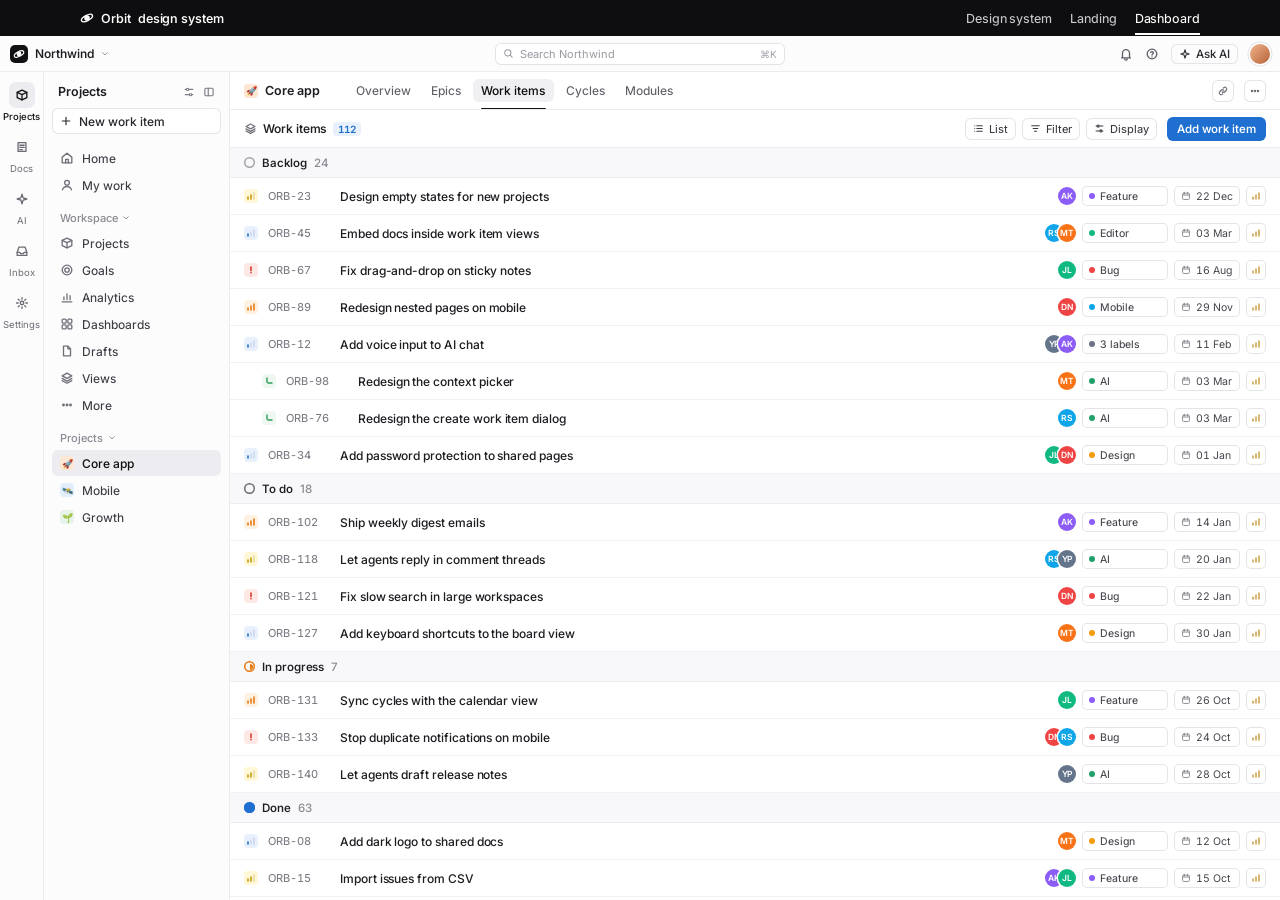
==== dashboard.html @ f764a45e "Orbit design system: tokens, components, docs, landing and dashboard previews" ====
<!doctype html>
<html lang="en">
<head>
<meta charset="utf-8">
<meta name="viewport" content="width=device-width, initial-scale=1">
<title>Orbit dashboard: Core app work items</title>
<meta name="description" content="Full-screen Orbit app built only from the Orbit design system.">
<link rel="preconnect" href="https://fonts.googleapis.com">
<link rel="preconnect" href="https://fonts.gstatic.com" crossorigin>
<link rel="stylesheet" href="tokens.css">
<link rel="stylesheet" href="components.css">
<script src="icons.js"></script>
<script src="grain.js" defer></script>
<style>
  body { --o-offset-top: 36px; overflow: hidden; }
  [data-board][hidden], [data-list][hidden] { display: none; }
</style>
</head>
<body>
<div class="o-sitebar"><div class="o-wrap o-sitebar__inner"><a class="o-sitebar__name" href="index.html"><svg class="o-ic"><use href="#i-orbit"/></svg>Orbit <span>design system</span></a><a class="o-sitebar__link" href="index.html">Design system</a><a class="o-sitebar__link" href="landing.html">Landing</a><a class="o-sitebar__link is-active" href="dashboard.html" aria-current="page">Dashboard</a></div></div>
<div class="o-app o-app--full" id="app">
  <div class="o-topbar">
      <div class="o-ws"><button class="o-menu-btn" type="button" aria-label="Open navigation" data-nav-toggle><svg class="o-ic"><use href="#i-menu"/></svg></button><span class="o-ws__logo"><svg class="o-ic"><use href="#i-orbit"/></svg></span>Northwind <svg class="o-ic o-ws__chev"><use href="#i-chev"/></svg></div>
      <label class="o-search"><svg class="o-ic"><use href="#i-search"/></svg><input type="search" placeholder="Search Northwind" aria-label="Search"><kbd class="o-kbd">⌘K</kbd></label>
      <div class="o-topbar__right"><svg class="o-ic"><use href="#i-bell"/></svg><svg class="o-ic"><use href="#i-help"/></svg><span class="o-ask"><svg class="o-ic"><use href="#i-spark"/></svg><span class="o-ask__label">Ask AI</span></span><span class="o-me" aria-label="Your account"></span></div>
    </div>
  <div class="o-app__body">
    <aside class="o-rail" aria-label="Apps"><button class="o-rail__item is-active" type="button" data-rail="Projects"><span class="o-rail__icon"><svg class="o-ic"><use href="#i-box"/></svg></span>Projects</button><button class="o-rail__item" type="button" data-rail="Docs"><span class="o-rail__icon"><svg class="o-ic"><use href="#i-doc"/></svg></span>Docs</button><button class="o-rail__item" type="button" data-rail="AI"><span class="o-rail__icon"><svg class="o-ic"><use href="#i-spark"/></svg></span>AI</button><button class="o-rail__item" type="button" data-rail="Inbox"><span class="o-rail__icon"><svg class="o-ic"><use href="#i-inbox"/></svg></span>Inbox</button><button class="o-rail__item" type="button" data-rail="Settings"><span class="o-rail__icon"><svg class="o-ic"><use href="#i-gear"/></svg></span>Settings</button></aside>
    <aside class="o-side" aria-label="Navigation"><div class="o-side__head"><span>Projects</span><span><svg class="o-ic o-ic--sm"><use href="#i-sliders"/></svg><svg class="o-ic o-ic--sm"><use href="#i-panel"/></svg></span></div><button class="o-side__new" type="button" data-new><svg class="o-ic o-ic--sm"><use href="#i-plus"/></svg>New work item</button><button class="o-side__item" type="button" data-side="Home"><svg class="o-ic"><use href="#i-home"/></svg>Home</button><button class="o-side__item" type="button" data-side="My work"><svg class="o-ic"><use href="#i-user"/></svg>My work</button><div class="o-side__group">Workspace <svg class="o-ic"><use href="#i-chev"/></svg></div><button class="o-side__item" type="button" data-side="Projects"><svg class="o-ic"><use href="#i-box"/></svg>Projects</button><button class="o-side__item" type="button" data-side="Goals"><svg class="o-ic"><use href="#i-target"/></svg>Goals</button><button class="o-side__item" type="button" data-side="Analytics"><svg class="o-ic"><use href="#i-chart"/></svg>Analytics</button><button class="o-side__item" type="button" data-side="Dashboards"><svg class="o-ic"><use href="#i-grid"/></svg>Dashboards</button><button class="o-side__item" type="button" data-side="Drafts"><svg class="o-ic"><use href="#i-file"/></svg>Drafts</button><button class="o-side__item" type="button" data-side="Views"><svg class="o-ic"><use href="#i-layers"/></svg>Views</button><button class="o-side__item" type="button" data-side="More"><svg class="o-ic"><use href="#i-dots"/></svg>More</button><div class="o-side__group">Projects <svg class="o-ic"><use href="#i-chev"/></svg></div><button class="o-side__item is-active" type="button" data-side="Core app" data-emoji="🚀" data-tile="peach"><span class="o-emoji" style="--bg:var(--o-tile-peach)">🚀</span>Core app</button><button class="o-side__item" type="button" data-side="Mobile" data-emoji="🛰️" data-tile="blue"><span class="o-emoji" style="--bg:var(--o-tile-blue)">🛰️</span>Mobile</button><button class="o-side__item" type="button" data-side="Growth" data-emoji="🌱" data-tile="mint"><span class="o-emoji" style="--bg:var(--o-tile-mint)">🌱</span>Growth</button></aside>
    <div class="o-scrim" data-nav-close></div>
    <section class="o-main o-main--views" data-main>
      <div class="o-ph">
          <div class="o-ph__title"><span class="o-emoji" style="--bg:var(--o-tile-peach)" data-title-emoji>🚀</span><span data-title>Core app</span></div>
          <div class="o-tabs" role="tablist"><button class="o-tab" type="button" data-tab="Overview">Overview</button><button class="o-tab" type="button" data-tab="Epics">Epics</button><button class="o-tab is-active" type="button" data-tab="Work items">Work items</button><button class="o-tab" type="button" data-tab="Cycles">Cycles</button><button class="o-tab" type="button" data-tab="Modules">Modules</button></div>
          <div class="o-ph__right"><span class="o-iconbtn"><svg class="o-ic"><use href="#i-link"/></svg></span><span class="o-iconbtn"><svg class="o-ic"><use href="#i-dots"/></svg></span></div>
        </div>
      <div class="o-view" data-view="Overview" hidden>
      <div class="o-toolbar"><div class="o-toolbar__title"><svg class="o-ic"><use href="#i-grid"/></svg>Overview <span class="o-badge">Cycle 14</span></div><div class="o-toolbar__right"><span class="o-chip"><svg class="o-ic"><use href="#i-cal"/></svg><span class="o-chip__label">This cycle</span></span></div></div>
      <div class="o-view__body o-pad" style="display:grid;gap:var(--o-space-6);align-content:start">
        <div class="o-gg o-gg--card" data-gg-pattern="contours" style="min-height:176px">
          <div style="padding:var(--o-space-8);display:flex;flex-direction:column;justify-content:space-between;min-height:176px;gap:var(--o-space-8)">
            <div><p class="o-card__label" style="color:var(--o-gray-700)">Cycle 14 · 13 Oct to 26 Oct</p><p class="o-h3" style="margin-top:var(--o-space-3)">Ship agent replies and offline sync</p></div>
            <div style="display:flex;align-items:center;gap:var(--o-space-6);color:#fff;font-weight:var(--o-w-medium)">
              <span class="o-progress" style="flex:1;max-width:320px;background:rgba(255,255,255,.22)"><span class="o-progress__bar" style="--v:58%;--c:#fff"></span></span><span>58% done · 3 days left</span>
            </div>
          </div>
        </div>
        <div class="o-stats"><div class="o-stat"><div class="o-stat__label"><svg class="o-ic o-ic--sm"><use href="#i-layers"/></svg>Open items</div><div class="o-stat__value">112<span class="o-stat__delta">+6</span></div></div><div class="o-stat"><div class="o-stat__label"><svg class="o-ic o-ic--sm"><use href="#i-check"/></svg>Done this cycle</div><div class="o-stat__value">21<span class="o-stat__delta">+9</span></div></div><div class="o-stat"><div class="o-stat__label"><svg class="o-ic o-ic--sm"><use href="#i-clock"/></svg>Median lead time</div><div class="o-stat__value">3.4d<span class="o-stat__delta">-0.6d</span></div></div><div class="o-stat"><div class="o-stat__label"><svg class="o-ic o-ic--sm"><use href="#i-bolt"/></svg>Agent runs</div><div class="o-stat__value">48<span class="o-stat__delta">+12</span></div></div></div>
        <div style="display:grid;grid-template-columns:repeat(auto-fit,minmax(260px,1fr));gap:var(--o-space-6)">
          <section class="o-panel"><div class="o-panel__head">Recent activity<span class="o-small">Today</span></div><div class="o-feed"><div class="o-feed__item"><i class="o-avatar" style="--c:var(--o-label-purple)">AK</i><span><b>Ana K.</b> moved <b>ORB-131</b> to In progress</span><span class="o-feed__time">4m</span></div><div class="o-feed__item"><i class="o-avatar" style="--c:var(--o-label-slate)">YP</i><span><b>Release agent</b> drafted notes for <b>v2.14</b></span><span class="o-feed__time">12m</span></div><div class="o-feed__item"><i class="o-avatar" style="--c:var(--o-label-red)">DN</i><span><b>Dimas N.</b> set priority of <b>ORB-133</b> to urgent</span><span class="o-feed__time">38m</span></div><div class="o-feed__item"><i class="o-avatar" style="--c:var(--o-label-sky)">RS</i><span><b>Rina S.</b> commented on <b>ORB-45</b></span><span class="o-feed__time">1h</span></div><div class="o-feed__item"><i class="o-avatar" style="--c:var(--o-label-emerald)">JL</i><span><b>Joko L.</b> closed <b>ORB-19</b></span><span class="o-feed__time">2h</span></div></div></section>
          <section class="o-panel"><div class="o-panel__head">Progress by label<span class="o-small">Cycle 14</span></div><div style="display:grid;gap:var(--o-space-6);padding:var(--o-space-6)"><div style="display:grid;gap:var(--o-space-3)"><div style="display:flex;justify-content:space-between"><span class="o-tag" style="box-shadow:none;padding:0"><span class="o-tag__dot" style="--c:var(--o-label-purple)"></span>Feature</span><span class="o-id">72%</span></div><span class="o-progress"><span class="o-progress__bar" style="--v:72%;--c:var(--o-label-purple)"></span></span></div><div style="display:grid;gap:var(--o-space-3)"><div style="display:flex;justify-content:space-between"><span class="o-tag" style="box-shadow:none;padding:0"><span class="o-tag__dot" style="--c:var(--o-label-red)"></span>Bug</span><span class="o-id">48%</span></div><span class="o-progress"><span class="o-progress__bar" style="--v:48%;--c:var(--o-label-red)"></span></span></div><div style="display:grid;gap:var(--o-space-3)"><div style="display:flex;justify-content:space-between"><span class="o-tag" style="box-shadow:none;padding:0"><span class="o-tag__dot" style="--c:var(--o-label-green)"></span>AI</span><span class="o-id">64%</span></div><span class="o-progress"><span class="o-progress__bar" style="--v:64%;--c:var(--o-label-green)"></span></span></div><div style="display:grid;gap:var(--o-space-3)"><div style="display:flex;justify-content:space-between"><span class="o-tag" style="box-shadow:none;padding:0"><span class="o-tag__dot" style="--c:var(--o-label-amber)"></span>Design</span><span class="o-id">35%</span></div><span class="o-progress"><span class="o-progress__bar" style="--v:35%;--c:var(--o-label-amber)"></span></span></div><div style="display:grid;gap:var(--o-space-3)"><div style="display:flex;justify-content:space-between"><span class="o-tag" style="box-shadow:none;padding:0"><span class="o-tag__dot" style="--c:var(--o-label-sky)"></span>Mobile</span><span class="o-id">20%</span></div><span class="o-progress"><span class="o-progress__bar" style="--v:20%;--c:var(--o-label-sky)"></span></span></div></div></section>
        </div>
      </div>
    </div>
      <div class="o-view" data-view="Epics" hidden>
      <div class="o-toolbar"><div class="o-toolbar__title"><svg class="o-ic"><use href="#i-target"/></svg>Epics <span class="o-badge">4</span></div><div class="o-toolbar__right"></div></div>
      <div class="o-view__body o-pad"><div style="display:grid;grid-template-columns:repeat(auto-fill,minmax(260px,1fr));gap:var(--o-space-6)"><article class="o-card o-card--app o-card--hover" style="display:grid;gap:var(--o-space-5)">
          <div style="display:flex;align-items:center;gap:var(--o-space-4)"><svg class="o-ic"><use href="#i-target"/></svg><span class="o-card__title" style="font-size:13px">Agent workflows</span><span class="o-tag"><span class="o-tag__dot" style="--c:var(--o-label-green)"></span>AI</span></div>
          <span class="o-progress"><span class="o-progress__bar" style="--v:64%"></span></span>
          <div style="display:flex;align-items:center;justify-content:space-between"><span class="o-id">12 of 19 items · 64%</span><span class="o-avatars"><i class="o-avatar" style="--c:var(--o-label-slate)">YP</i><i class="o-avatar" style="--c:var(--o-label-sky)">RS</i></span></div>
        </article><article class="o-card o-card--app o-card--hover" style="display:grid;gap:var(--o-space-5)">
          <div style="display:flex;align-items:center;gap:var(--o-space-4)"><svg class="o-ic"><use href="#i-target"/></svg><span class="o-card__title" style="font-size:13px">Offline mode</span><span class="o-tag"><span class="o-tag__dot" style="--c:var(--o-label-purple)"></span>Feature</span></div>
          <span class="o-progress"><span class="o-progress__bar" style="--v:38%"></span></span>
          <div style="display:flex;align-items:center;justify-content:space-between"><span class="o-id">8 of 21 items · 38%</span><span class="o-avatars"><i class="o-avatar" style="--c:var(--o-label-emerald)">JL</i><i class="o-avatar" style="--c:var(--o-label-red)">DN</i></span></div>
        </article><article class="o-card o-card--app o-card--hover" style="display:grid;gap:var(--o-space-5)">
          <div style="display:flex;align-items:center;gap:var(--o-space-4)"><svg class="o-ic"><use href="#i-target"/></svg><span class="o-card__title" style="font-size:13px">Mobile redesign</span><span class="o-tag"><span class="o-tag__dot" style="--c:var(--o-label-sky)"></span>Mobile</span></div>
          <span class="o-progress"><span class="o-progress__bar" style="--v:22%"></span></span>
          <div style="display:flex;align-items:center;justify-content:space-between"><span class="o-id">5 of 23 items · 22%</span><span class="o-avatars"><i class="o-avatar" style="--c:var(--o-label-red)">DN</i><i class="o-avatar" style="--c:var(--o-label-orange)">MT</i></span></div>
        </article><article class="o-card o-card--app o-card--hover" style="display:grid;gap:var(--o-space-5)">
          <div style="display:flex;align-items:center;gap:var(--o-space-4)"><svg class="o-ic"><use href="#i-target"/></svg><span class="o-card__title" style="font-size:13px">Docs editor v2</span><span class="o-tag"><span class="o-tag__dot" style="--c:var(--o-label-emerald)"></span>Editor</span></div>
          <span class="o-progress"><span class="o-progress__bar" style="--v:81%"></span></span>
          <div style="display:flex;align-items:center;justify-content:space-between"><span class="o-id">17 of 21 items · 81%</span><span class="o-avatars"><i class="o-avatar" style="--c:var(--o-label-sky)">RS</i><i class="o-avatar" style="--c:var(--o-label-purple)">AK</i></span></div>
        </article></div></div>
    </div>
      <div class="o-view" data-view="Work items">
      <div class="o-toolbar">
          <div class="o-toolbar__title"><svg class="o-ic"><use href="#i-layers"/></svg>Work items <span class="o-badge" data-count>112</span></div>
          <div class="o-toolbar__right">
            <button class="o-chip" type="button" data-chip="view"><svg class="o-ic"><use href="#i-list"/></svg><span class="o-chip__label">List</span></button>
            <button class="o-chip" type="button" data-chip="filter"><svg class="o-ic"><use href="#i-filter"/></svg><span class="o-chip__label">Filter</span></button>
            <button class="o-chip" type="button" data-chip="display"><svg class="o-ic"><use href="#i-sliders"/></svg><span class="o-chip__label">Display</span></button>
            <button class="o-btn o-btn--app o-btn--accent" type="button" data-new><svg class="o-ic o-ic--sm o-btn__icon-sm"><use href="#i-plus"/></svg><span class="o-btn__label">Add work item</span></button>
          </div>
        </div>
      <div class="o-view__body">
        <div class="o-list" data-list><div class="o-group"><span class="o-status o-status--backlog"></span>Backlog <span class="o-group__n">24</span></div><div class="o-row" data-pri="med"><span class="o-pri o-pri--med"><svg><use href="#i-pri-bars"/></svg></span><span class="o-id">ORB-23</span><span class="o-row__title">Design empty states for new projects</span><span class="o-meta"><span class="o-avatars"><i class="o-avatar" style="--c:var(--o-label-purple)">AK</i></span><span class="o-tag"><span class="o-tag__dot" style="--c:var(--o-label-purple)"></span>Feature</span><span class="o-date"><svg class="o-ic"><use href="#i-cal"/></svg>22 Dec</span><span class="o-est"><svg><use href="#i-pri-bars"/></svg></span></span></div><div class="o-row" data-pri="low"><span class="o-pri o-pri--low"><svg><use href="#i-pri-bars"/></svg></span><span class="o-id">ORB-45</span><span class="o-row__title">Embed docs inside work item views</span><span class="o-meta"><span class="o-avatars"><i class="o-avatar" style="--c:var(--o-label-sky)">RS</i><i class="o-avatar" style="--c:var(--o-label-orange)">MT</i></span><span class="o-tag"><span class="o-tag__dot" style="--c:var(--o-label-emerald)"></span>Editor</span><span class="o-date"><svg class="o-ic"><use href="#i-cal"/></svg>03 Mar</span><span class="o-est"><svg><use href="#i-pri-bars"/></svg></span></span></div><div class="o-row" data-pri="urgent"><span class="o-pri o-pri--urgent"><svg><use href="#i-pri-urgent"/></svg></span><span class="o-id">ORB-67</span><span class="o-row__title">Fix drag-and-drop on sticky notes</span><span class="o-meta"><span class="o-avatars"><i class="o-avatar" style="--c:var(--o-label-emerald)">JL</i></span><span class="o-tag"><span class="o-tag__dot" style="--c:var(--o-label-red)"></span>Bug</span><span class="o-date"><svg class="o-ic"><use href="#i-cal"/></svg>16 Aug</span><span class="o-est"><svg><use href="#i-pri-bars"/></svg></span></span></div><div class="o-row" data-pri="high"><span class="o-pri o-pri--high"><svg><use href="#i-pri-bars"/></svg></span><span class="o-id">ORB-89</span><span class="o-row__title">Redesign nested pages on mobile</span><span class="o-meta"><span class="o-avatars"><i class="o-avatar" style="--c:var(--o-label-red)">DN</i></span><span class="o-tag"><span class="o-tag__dot" style="--c:var(--o-label-sky)"></span>Mobile</span><span class="o-date"><svg class="o-ic"><use href="#i-cal"/></svg>29 Nov</span><span class="o-est"><svg><use href="#i-pri-bars"/></svg></span></span></div><div class="o-row" data-pri="low"><span class="o-pri o-pri--low"><svg><use href="#i-pri-bars"/></svg></span><span class="o-id">ORB-12</span><span class="o-row__title">Add voice input to AI chat</span><span class="o-meta"><span class="o-avatars"><i class="o-avatar" style="--c:var(--o-label-slate)">YP</i><i class="o-avatar" style="--c:var(--o-label-purple)">AK</i></span><span class="o-tag"><span class="o-tag__dot" style="--c:var(--o-label-gray)"></span>3 labels</span><span class="o-date"><svg class="o-ic"><use href="#i-cal"/></svg>11 Feb</span><span class="o-est"><svg><use href="#i-pri-bars"/></svg></span></span></div><div class="o-row o-row--sub" data-pri="sub"><span class="o-pri o-pri--sub"><svg><use href="#i-pri-sub"/></svg></span><span class="o-id">ORB-98</span><span class="o-row__title">Redesign the context picker</span><span class="o-meta"><span class="o-avatars"><i class="o-avatar" style="--c:var(--o-label-orange)">MT</i></span><span class="o-tag"><span class="o-tag__dot" style="--c:var(--o-label-green)"></span>AI</span><span class="o-date"><svg class="o-ic"><use href="#i-cal"/></svg>03 Mar</span><span class="o-est"><svg><use href="#i-pri-bars"/></svg></span></span></div><div class="o-row o-row--sub" data-pri="sub"><span class="o-pri o-pri--sub"><svg><use href="#i-pri-sub"/></svg></span><span class="o-id">ORB-76</span><span class="o-row__title">Redesign the create work item dialog</span><span class="o-meta"><span class="o-avatars"><i class="o-avatar" style="--c:var(--o-label-sky)">RS</i></span><span class="o-tag"><span class="o-tag__dot" style="--c:var(--o-label-green)"></span>AI</span><span class="o-date"><svg class="o-ic"><use href="#i-cal"/></svg>03 Mar</span><span class="o-est"><svg><use href="#i-pri-bars"/></svg></span></span></div><div class="o-row" data-pri="low"><span class="o-pri o-pri--low"><svg><use href="#i-pri-bars"/></svg></span><span class="o-id">ORB-34</span><span class="o-row__title">Add password protection to shared pages</span><span class="o-meta"><span class="o-avatars"><i class="o-avatar" style="--c:var(--o-label-emerald)">JL</i><i class="o-avatar" style="--c:var(--o-label-red)">DN</i></span><span class="o-tag"><span class="o-tag__dot" style="--c:var(--o-label-amber)"></span>Design</span><span class="o-date"><svg class="o-ic"><use href="#i-cal"/></svg>01 Jan</span><span class="o-est"><svg><use href="#i-pri-bars"/></svg></span></span></div><div class="o-group"><span class="o-status o-status--todo"></span>To do <span class="o-group__n">18</span></div><div class="o-row" data-pri="high"><span class="o-pri o-pri--high"><svg><use href="#i-pri-bars"/></svg></span><span class="o-id">ORB-102</span><span class="o-row__title">Ship weekly digest emails</span><span class="o-meta"><span class="o-avatars"><i class="o-avatar" style="--c:var(--o-label-purple)">AK</i></span><span class="o-tag"><span class="o-tag__dot" style="--c:var(--o-label-purple)"></span>Feature</span><span class="o-date"><svg class="o-ic"><use href="#i-cal"/></svg>14 Jan</span><span class="o-est"><svg><use href="#i-pri-bars"/></svg></span></span></div><div class="o-row" data-pri="med"><span class="o-pri o-pri--med"><svg><use href="#i-pri-bars"/></svg></span><span class="o-id">ORB-118</span><span class="o-row__title">Let agents reply in comment threads</span><span class="o-meta"><span class="o-avatars"><i class="o-avatar" style="--c:var(--o-label-sky)">RS</i><i class="o-avatar" style="--c:var(--o-label-slate)">YP</i></span><span class="o-tag"><span class="o-tag__dot" style="--c:var(--o-label-green)"></span>AI</span><span class="o-date"><svg class="o-ic"><use href="#i-cal"/></svg>20 Jan</span><span class="o-est"><svg><use href="#i-pri-bars"/></svg></span></span></div><div class="o-row" data-pri="urgent"><span class="o-pri o-pri--urgent"><svg><use href="#i-pri-urgent"/></svg></span><span class="o-id">ORB-121</span><span class="o-row__title">Fix slow search in large workspaces</span><span class="o-meta"><span class="o-avatars"><i class="o-avatar" style="--c:var(--o-label-red)">DN</i></span><span class="o-tag"><span class="o-tag__dot" style="--c:var(--o-label-red)"></span>Bug</span><span class="o-date"><svg class="o-ic"><use href="#i-cal"/></svg>22 Jan</span><span class="o-est"><svg><use href="#i-pri-bars"/></svg></span></span></div><div class="o-row" data-pri="low"><span class="o-pri o-pri--low"><svg><use href="#i-pri-bars"/></svg></span><span class="o-id">ORB-127</span><span class="o-row__title">Add keyboard shortcuts to the board view</span><span class="o-meta"><span class="o-avatars"><i class="o-avatar" style="--c:var(--o-label-orange)">MT</i></span><span class="o-tag"><span class="o-tag__dot" style="--c:var(--o-label-amber)"></span>Design</span><span class="o-date"><svg class="o-ic"><use href="#i-cal"/></svg>30 Jan</span><span class="o-est"><svg><use href="#i-pri-bars"/></svg></span></span></div><div class="o-group"><span class="o-status o-status--progress"></span>In progress <span class="o-group__n">7</span></div><div class="o-row" data-pri="high"><span class="o-pri o-pri--high"><svg><use href="#i-pri-bars"/></svg></span><span class="o-id">ORB-131</span><span class="o-row__title">Sync cycles with the calendar view</span><span class="o-meta"><span class="o-avatars"><i class="o-avatar" style="--c:var(--o-label-emerald)">JL</i></span><span class="o-tag"><span class="o-tag__dot" style="--c:var(--o-label-purple)"></span>Feature</span><span class="o-date"><svg class="o-ic"><use href="#i-cal"/></svg>26 Oct</span><span class="o-est"><svg><use href="#i-pri-bars"/></svg></span></span></div><div class="o-row" data-pri="urgent"><span class="o-pri o-pri--urgent"><svg><use href="#i-pri-urgent"/></svg></span><span class="o-id">ORB-133</span><span class="o-row__title">Stop duplicate notifications on mobile</span><span class="o-meta"><span class="o-avatars"><i class="o-avatar" style="--c:var(--o-label-red)">DN</i><i class="o-avatar" style="--c:var(--o-label-sky)">RS</i></span><span class="o-tag"><span class="o-tag__dot" style="--c:var(--o-label-red)"></span>Bug</span><span class="o-date"><svg class="o-ic"><use href="#i-cal"/></svg>24 Oct</span><span class="o-est"><svg><use href="#i-pri-bars"/></svg></span></span></div><div class="o-row" data-pri="med"><span class="o-pri o-pri--med"><svg><use href="#i-pri-bars"/></svg></span><span class="o-id">ORB-140</span><span class="o-row__title">Let agents draft release notes</span><span class="o-meta"><span class="o-avatars"><i class="o-avatar" style="--c:var(--o-label-slate)">YP</i></span><span class="o-tag"><span class="o-tag__dot" style="--c:var(--o-label-green)"></span>AI</span><span class="o-date"><svg class="o-ic"><use href="#i-cal"/></svg>28 Oct</span><span class="o-est"><svg><use href="#i-pri-bars"/></svg></span></span></div><div class="o-group"><span class="o-status o-status--done"></span>Done <span class="o-group__n">63</span></div><div class="o-row" data-pri="low"><span class="o-pri o-pri--low"><svg><use href="#i-pri-bars"/></svg></span><span class="o-id">ORB-08</span><span class="o-row__title">Add dark logo to shared docs</span><span class="o-meta"><span class="o-avatars"><i class="o-avatar" style="--c:var(--o-label-orange)">MT</i></span><span class="o-tag"><span class="o-tag__dot" style="--c:var(--o-label-amber)"></span>Design</span><span class="o-date"><svg class="o-ic"><use href="#i-cal"/></svg>12 Oct</span><span class="o-est"><svg><use href="#i-pri-bars"/></svg></span></span></div><div class="o-row" data-pri="med"><span class="o-pri o-pri--med"><svg><use href="#i-pri-bars"/></svg></span><span class="o-id">ORB-15</span><span class="o-row__title">Import issues from CSV</span><span class="o-meta"><span class="o-avatars"><i class="o-avatar" style="--c:var(--o-label-purple)">AK</i><i class="o-avatar" style="--c:var(--o-label-emerald)">JL</i></span><span class="o-tag"><span class="o-tag__dot" style="--c:var(--o-label-purple)"></span>Feature</span><span class="o-date"><svg class="o-ic"><use href="#i-cal"/></svg>15 Oct</span><span class="o-est"><svg><use href="#i-pri-bars"/></svg></span></span></div><div class="o-row" data-pri="high"><span class="o-pri o-pri--high"><svg><use href="#i-pri-bars"/></svg></span><span class="o-id">ORB-19</span><span class="o-row__title">Fix cursor jump in the doc editor</span><span class="o-meta"><span class="o-avatars"><i class="o-avatar" style="--c:var(--o-label-sky)">RS</i></span><span class="o-tag"><span class="o-tag__dot" style="--c:var(--o-label-emerald)"></span>Editor</span><span class="o-date"><svg class="o-ic"><use href="#i-cal"/></svg>18 Oct</span><span class="o-est"><svg><use href="#i-pri-bars"/></svg></span></span></div></div>
        <div class="o-board" data-board hidden><div class="o-col"><div class="o-col__head"><span class="o-status o-status--backlog"></span>Backlog <span class="o-group__n">24</span></div><div class="o-kcard" data-pri="med"><div class="o-kcard__top"><span class="o-pri o-pri--med"><svg><use href="#i-pri-bars"/></svg></span><span class="o-id">ORB-23</span></div><div class="o-kcard__title">Design empty states for new projects</div><div class="o-kcard__foot"><span class="o-tag"><span class="o-tag__dot" style="--c:var(--o-label-purple)"></span>Feature</span><span class="o-date"><svg class="o-ic"><use href="#i-cal"/></svg>22 Dec</span><span class="o-avatars"><i class="o-avatar" style="--c:var(--o-label-purple)">AK</i></span></div></div><div class="o-kcard" data-pri="low"><div class="o-kcard__top"><span class="o-pri o-pri--low"><svg><use href="#i-pri-bars"/></svg></span><span class="o-id">ORB-45</span></div><div class="o-kcard__title">Embed docs inside work item views</div><div class="o-kcard__foot"><span class="o-tag"><span class="o-tag__dot" style="--c:var(--o-label-emerald)"></span>Editor</span><span class="o-date"><svg class="o-ic"><use href="#i-cal"/></svg>03 Mar</span><span class="o-avatars"><i class="o-avatar" style="--c:var(--o-label-sky)">RS</i><i class="o-avatar" style="--c:var(--o-label-orange)">MT</i></span></div></div><div class="o-kcard" data-pri="urgent"><div class="o-kcard__top"><span class="o-pri o-pri--urgent"><svg><use href="#i-pri-urgent"/></svg></span><span class="o-id">ORB-67</span></div><div class="o-kcard__title">Fix drag-and-drop on sticky notes</div><div class="o-kcard__foot"><span class="o-tag"><span class="o-tag__dot" style="--c:var(--o-label-red)"></span>Bug</span><span class="o-date"><svg class="o-ic"><use href="#i-cal"/></svg>16 Aug</span><span class="o-avatars"><i class="o-avatar" style="--c:var(--o-label-emerald)">JL</i></span></div></div><div class="o-kcard" data-pri="high"><div class="o-kcard__top"><span class="o-pri o-pri--high"><svg><use href="#i-pri-bars"/></svg></span><span class="o-id">ORB-89</span></div><div class="o-kcard__title">Redesign nested pages on mobile</div><div class="o-kcard__foot"><span class="o-tag"><span class="o-tag__dot" style="--c:var(--o-label-sky)"></span>Mobile</span><span class="o-date"><svg class="o-ic"><use href="#i-cal"/></svg>29 Nov</span><span class="o-avatars"><i class="o-avatar" style="--c:var(--o-label-red)">DN</i></span></div></div><div class="o-kcard" data-pri="low"><div class="o-kcard__top"><span class="o-pri o-pri--low"><svg><use href="#i-pri-bars"/></svg></span><span class="o-id">ORB-12</span></div><div class="o-kcard__title">Add voice input to AI chat</div><div class="o-kcard__foot"><span class="o-tag"><span class="o-tag__dot" style="--c:var(--o-label-gray)"></span>3 labels</span><span class="o-date"><svg class="o-ic"><use href="#i-cal"/></svg>11 Feb</span><span class="o-avatars"><i class="o-avatar" style="--c:var(--o-label-slate)">YP</i><i class="o-avatar" style="--c:var(--o-label-purple)">AK</i></span></div></div><div class="o-kcard" data-pri="sub"><div class="o-kcard__top"><span class="o-pri o-pri--sub"><svg><use href="#i-pri-sub"/></svg></span><span class="o-id">ORB-98</span></div><div class="o-kcard__title">Redesign the context picker</div><div class="o-kcard__foot"><span class="o-tag"><span class="o-tag__dot" style="--c:var(--o-label-green)"></span>AI</span><span class="o-date"><svg class="o-ic"><use href="#i-cal"/></svg>03 Mar</span><span class="o-avatars"><i class="o-avatar" style="--c:var(--o-label-orange)">MT</i></span></div></div><div class="o-kcard" data-pri="sub"><div class="o-kcard__top"><span class="o-pri o-pri--sub"><svg><use href="#i-pri-sub"/></svg></span><span class="o-id">ORB-76</span></div><div class="o-kcard__title">Redesign the create work item dialog</div><div class="o-kcard__foot"><span class="o-tag"><span class="o-tag__dot" style="--c:var(--o-label-green)"></span>AI</span><span class="o-date"><svg class="o-ic"><use href="#i-cal"/></svg>03 Mar</span><span class="o-avatars"><i class="o-avatar" style="--c:var(--o-label-sky)">RS</i></span></div></div><div class="o-kcard" data-pri="low"><div class="o-kcard__top"><span class="o-pri o-pri--low"><svg><use href="#i-pri-bars"/></svg></span><span class="o-id">ORB-34</span></div><div class="o-kcard__title">Add password protection to shared pages</div><div class="o-kcard__foot"><span class="o-tag"><span class="o-tag__dot" style="--c:var(--o-label-amber)"></span>Design</span><span class="o-date"><svg class="o-ic"><use href="#i-cal"/></svg>01 Jan</span><span class="o-avatars"><i class="o-avatar" style="--c:var(--o-label-emerald)">JL</i><i class="o-avatar" style="--c:var(--o-label-red)">DN</i></span></div></div></div><div class="o-col"><div class="o-col__head"><span class="o-status o-status--todo"></span>To do <span class="o-group__n">18</span></div><div class="o-kcard" data-pri="high"><div class="o-kcard__top"><span class="o-pri o-pri--high"><svg><use href="#i-pri-bars"/></svg></span><span class="o-id">ORB-102</span></div><div class="o-kcard__title">Ship weekly digest emails</div><div class="o-kcard__foot"><span class="o-tag"><span class="o-tag__dot" style="--c:var(--o-label-purple)"></span>Feature</span><span class="o-date"><svg class="o-ic"><use href="#i-cal"/></svg>14 Jan</span><span class="o-avatars"><i class="o-avatar" style="--c:var(--o-label-purple)">AK</i></span></div></div><div class="o-kcard" data-pri="med"><div class="o-kcard__top"><span class="o-pri o-pri--med"><svg><use href="#i-pri-bars"/></svg></span><span class="o-id">ORB-118</span></div><div class="o-kcard__title">Let agents reply in comment threads</div><div class="o-kcard__foot"><span class="o-tag"><span class="o-tag__dot" style="--c:var(--o-label-green)"></span>AI</span><span class="o-date"><svg class="o-ic"><use href="#i-cal"/></svg>20 Jan</span><span class="o-avatars"><i class="o-avatar" style="--c:var(--o-label-sky)">RS</i><i class="o-avatar" style="--c:var(--o-label-slate)">YP</i></span></div></div><div class="o-kcard" data-pri="urgent"><div class="o-kcard__top"><span class="o-pri o-pri--urgent"><svg><use href="#i-pri-urgent"/></svg></span><span class="o-id">ORB-121</span></div><div class="o-kcard__title">Fix slow search in large workspaces</div><div class="o-kcard__foot"><span class="o-tag"><span class="o-tag__dot" style="--c:var(--o-label-red)"></span>Bug</span><span class="o-date"><svg class="o-ic"><use href="#i-cal"/></svg>22 Jan</span><span class="o-avatars"><i class="o-avatar" style="--c:var(--o-label-red)">DN</i></span></div></div><div class="o-kcard" data-pri="low"><div class="o-kcard__top"><span class="o-pri o-pri--low"><svg><use href="#i-pri-bars"/></svg></span><span class="o-id">ORB-127</span></div><div class="o-kcard__title">Add keyboard shortcuts to the board view</div><div class="o-kcard__foot"><span class="o-tag"><span class="o-tag__dot" style="--c:var(--o-label-amber)"></span>Design</span><span class="o-date"><svg class="o-ic"><use href="#i-cal"/></svg>30 Jan</span><span class="o-avatars"><i class="o-avatar" style="--c:var(--o-label-orange)">MT</i></span></div></div></div><div class="o-col"><div class="o-col__head"><span class="o-status o-status--progress"></span>In progress <span class="o-group__n">7</span></div><div class="o-kcard" data-pri="high"><div class="o-kcard__top"><span class="o-pri o-pri--high"><svg><use href="#i-pri-bars"/></svg></span><span class="o-id">ORB-131</span></div><div class="o-kcard__title">Sync cycles with the calendar view</div><div class="o-kcard__foot"><span class="o-tag"><span class="o-tag__dot" style="--c:var(--o-label-purple)"></span>Feature</span><span class="o-date"><svg class="o-ic"><use href="#i-cal"/></svg>26 Oct</span><span class="o-avatars"><i class="o-avatar" style="--c:var(--o-label-emerald)">JL</i></span></div></div><div class="o-kcard" data-pri="urgent"><div class="o-kcard__top"><span class="o-pri o-pri--urgent"><svg><use href="#i-pri-urgent"/></svg></span><span class="o-id">ORB-133</span></div><div class="o-kcard__title">Stop duplicate notifications on mobile</div><div class="o-kcard__foot"><span class="o-tag"><span class="o-tag__dot" style="--c:var(--o-label-red)"></span>Bug</span><span class="o-date"><svg class="o-ic"><use href="#i-cal"/></svg>24 Oct</span><span class="o-avatars"><i class="o-avatar" style="--c:var(--o-label-red)">DN</i><i class="o-avatar" style="--c:var(--o-label-sky)">RS</i></span></div></div><div class="o-kcard" data-pri="med"><div class="o-kcard__top"><span class="o-pri o-pri--med"><svg><use href="#i-pri-bars"/></svg></span><span class="o-id">ORB-140</span></div><div class="o-kcard__title">Let agents draft release notes</div><div class="o-kcard__foot"><span class="o-tag"><span class="o-tag__dot" style="--c:var(--o-label-green)"></span>AI</span><span class="o-date"><svg class="o-ic"><use href="#i-cal"/></svg>28 Oct</span><span class="o-avatars"><i class="o-avatar" style="--c:var(--o-label-slate)">YP</i></span></div></div></div><div class="o-col"><div class="o-col__head"><span class="o-status o-status--done"></span>Done <span class="o-group__n">63</span></div><div class="o-kcard" data-pri="low"><div class="o-kcard__top"><span class="o-pri o-pri--low"><svg><use href="#i-pri-bars"/></svg></span><span class="o-id">ORB-08</span></div><div class="o-kcard__title">Add dark logo to shared docs</div><div class="o-kcard__foot"><span class="o-tag"><span class="o-tag__dot" style="--c:var(--o-label-amber)"></span>Design</span><span class="o-date"><svg class="o-ic"><use href="#i-cal"/></svg>12 Oct</span><span class="o-avatars"><i class="o-avatar" style="--c:var(--o-label-orange)">MT</i></span></div></div><div class="o-kcard" data-pri="med"><div class="o-kcard__top"><span class="o-pri o-pri--med"><svg><use href="#i-pri-bars"/></svg></span><span class="o-id">ORB-15</span></div><div class="o-kcard__title">Import issues from CSV</div><div class="o-kcard__foot"><span class="o-tag"><span class="o-tag__dot" style="--c:var(--o-label-purple)"></span>Feature</span><span class="o-date"><svg class="o-ic"><use href="#i-cal"/></svg>15 Oct</span><span class="o-avatars"><i class="o-avatar" style="--c:var(--o-label-purple)">AK</i><i class="o-avatar" style="--c:var(--o-label-emerald)">JL</i></span></div></div><div class="o-kcard" data-pri="high"><div class="o-kcard__top"><span class="o-pri o-pri--high"><svg><use href="#i-pri-bars"/></svg></span><span class="o-id">ORB-19</span></div><div class="o-kcard__title">Fix cursor jump in the doc editor</div><div class="o-kcard__foot"><span class="o-tag"><span class="o-tag__dot" style="--c:var(--o-label-emerald)"></span>Editor</span><span class="o-date"><svg class="o-ic"><use href="#i-cal"/></svg>18 Oct</span><span class="o-avatars"><i class="o-avatar" style="--c:var(--o-label-sky)">RS</i></span></div></div></div></div>
      </div>
    </div>
      <div class="o-view" data-view="Cycles" hidden>
      <div class="o-toolbar"><div class="o-toolbar__title"><svg class="o-ic"><use href="#i-cycle"/></svg>Cycles <span class="o-badge">4</span></div><div class="o-toolbar__right"></div></div>
      <div class="o-view__body"><div class="o-row" style="grid-template-columns:16px minmax(0,1fr) minmax(80px,200px) auto;height:46px"><span class="o-status o-status--progress"></span><span class="o-row__title">Cycle 14 <span class="o-id" style="margin-left:6px">13 Oct to 26 Oct</span></span><span class="o-progress"><span class="o-progress__bar" style="--v:58%;--c:var(--o-ink)"></span></span><span class="o-meta"><span class="o-tag" style="min-width:0">Current</span><span class="o-id">21 of 36 done</span></span></div><div class="o-row" style="grid-template-columns:16px minmax(0,1fr) minmax(80px,200px) auto;height:46px"><span class="o-status o-status--todo"></span><span class="o-row__title">Cycle 15 <span class="o-id" style="margin-left:6px">27 Oct to 09 Nov</span></span><span class="o-progress"><span class="o-progress__bar" style="--v:0%;--c:var(--o-ink)"></span></span><span class="o-meta"><span class="o-tag" style="min-width:0">Next</span><span class="o-id">14 planned</span></span></div><div class="o-row" style="grid-template-columns:16px minmax(0,1fr) minmax(80px,200px) auto;height:46px"><span class="o-status o-status--done"></span><span class="o-row__title">Cycle 13 <span class="o-id" style="margin-left:6px">29 Sep to 12 Oct</span></span><span class="o-progress"><span class="o-progress__bar" style="--v:100%;--c:var(--o-accent)"></span></span><span class="o-meta"><span class="o-tag" style="min-width:0">Closed</span><span class="o-id">33 of 33 done</span></span></div><div class="o-row" style="grid-template-columns:16px minmax(0,1fr) minmax(80px,200px) auto;height:46px"><span class="o-status o-status--done"></span><span class="o-row__title">Cycle 12 <span class="o-id" style="margin-left:6px">15 Sep to 28 Sep</span></span><span class="o-progress"><span class="o-progress__bar" style="--v:100%;--c:var(--o-accent)"></span></span><span class="o-meta"><span class="o-tag" style="min-width:0">Closed</span><span class="o-id">29 of 31 done</span></span></div></div>
    </div>
      <div class="o-view" data-view="Modules" hidden>
      <div class="o-toolbar"><div class="o-toolbar__title"><svg class="o-ic"><use href="#i-box"/></svg>Modules <span class="o-badge">0</span></div><div class="o-toolbar__right"></div></div>
      <div class="o-view__body"><div class="o-empty"><span class="o-empty__icon"><svg class="o-ic o-ic--lg"><use href="#i-box"/></svg></span><p class="o-empty__title">No modules yet</p><p class="o-small" style="max-width:320px">Group work items by area of the product. Modules show progress for each area.</p><button class="o-btn o-btn--app o-btn--secondary" type="button"><svg class="o-ic o-ic--sm"><use href="#i-plus"/></svg>Create module</button></div></div>
    </div>
      <div class="o-view" data-view="Docs" hidden>
      <div class="o-toolbar"><div class="o-toolbar__title"><svg class="o-ic"><use href="#i-doc"/></svg>Docs <span class="o-badge">0</span></div><div class="o-toolbar__right"></div></div>
      <div class="o-view__body"><div class="o-empty"><span class="o-empty__icon"><svg class="o-ic o-ic--lg"><use href="#i-doc"/></svg></span><p class="o-empty__title">No docs yet</p><p class="o-small" style="max-width:320px">Write specs and notes next to the work. Embed work items in any page.</p><button class="o-btn o-btn--app o-btn--secondary" type="button"><svg class="o-ic o-ic--sm"><use href="#i-plus"/></svg>Create doc</button></div></div>
    </div>
      <div class="o-view" data-view="Inbox" hidden>
      <div class="o-toolbar"><div class="o-toolbar__title"><svg class="o-ic"><use href="#i-inbox"/></svg>Inbox <span class="o-badge">0</span></div><div class="o-toolbar__right"></div></div>
      <div class="o-view__body"><div class="o-empty"><span class="o-empty__icon"><svg class="o-ic o-ic--lg"><use href="#i-inbox"/></svg></span><p class="o-empty__title">No inbox yet</p><p class="o-small" style="max-width:320px">Mentions, replies, and agent updates show up here.</p><button class="o-btn o-btn--app o-btn--secondary" type="button"><svg class="o-ic o-ic--sm"><use href="#i-plus"/></svg>Create inbox</button></div></div>
    </div>
    </section>
  </div>
</div>
<script>
(function () {
  var app = document.getElementById('app');
  var $ = function (s, r) { return (r || app).querySelector(s); };
  var $$ = function (s, r) { return Array.prototype.slice.call((r || app).querySelectorAll(s)); };
  function activate(list, el) { list.forEach(function (x) { x.classList.toggle('is-active', x === el); x.setAttribute('aria-selected', x === el); }); }
  function show(name) { $$('[data-view]').forEach(function (v) { v.hidden = v.dataset.view !== name; }); }
  function closeNav() { app.classList.remove('is-nav-open'); }

  // tabs switch views
  var tabs = $$('[data-tab]');
  tabs.forEach(function (t) { t.addEventListener('click', function () { activate(tabs, t); show(t.dataset.tab); }); });

  // rail: Projects shows the tab view, other apps show their own view
  var rails = $$('[data-rail]');
  rails.forEach(function (r) { r.addEventListener('click', function () {
    activate(rails, r);
    var name = r.dataset.rail;
    if (name === 'Projects') { show($('.o-tab.is-active').dataset.tab); }
    else if (name === 'Docs' || name === 'Inbox') show(name);
    else show('Modules');
  }); });

  // sidebar: active state; projects change the page title
  var items = $$('[data-side]');
  items.forEach(function (it) { it.addEventListener('click', function () {
    activate(items, it);
    var emoji = $('[data-title-emoji]');
    $('[data-title]').textContent = it.dataset.side;
    if (it.dataset.emoji) { emoji.textContent = it.dataset.emoji; emoji.style.setProperty('--bg', 'var(--o-tile-' + it.dataset.tile + ')'); emoji.style.display = ''; }
    else emoji.style.display = 'none';
    closeNav();
  }); });

  // toolbar chips
  var list = $('[data-list]'), board = $('[data-board]');
  $('[data-chip="view"]').addEventListener('click', function () {
    var toBoard = board.hidden; board.hidden = !toBoard; list.hidden = toBoard;
    this.classList.toggle('is-active', toBoard);
    this.querySelector('use').setAttribute('href', toBoard ? '#i-board' : '#i-list');
    this.querySelector('.o-chip__label').textContent = toBoard ? 'Board' : 'List';
  });
  $('[data-chip="filter"]').addEventListener('click', function () {
    var on = this.classList.toggle('is-active');
    $$('[data-pri]').forEach(function (r) { r.classList.toggle('is-hidden', on && !/urgent|high/.test(r.dataset.pri)); });
    $$('.o-kcard.is-hidden').forEach(function (k) { k.style.display = 'none'; });
    $$('.o-kcard:not(.is-hidden)').forEach(function (k) { k.style.display = ''; });
    $('[data-count]').textContent = on ? String(list.querySelectorAll('.o-row[data-pri]:not(.is-hidden)').length) : '112';
    this.querySelector('.o-chip__label').textContent = on ? 'Urgent + high' : 'Filter';
  });
  $('[data-chip="display"]').addEventListener('click', function () {
    this.classList.toggle('is-active', list.classList.toggle('is-compact'));
  });

  // new work item: add a row to the top of Backlog
  var n = 141;
  $$('[data-new]').forEach(function (b) { b.addEventListener('click', function () {
    activate(tabs, $('[data-tab="Work items"]')); show('Work items'); activate(rails, rails[0]);
    list.hidden = false; board.hidden = true;
    var row = document.createElement('div');
    row.className = 'o-row'; row.dataset.pri = 'low';
    row.innerHTML = '<span class="o-pri o-pri--low"><svg><use href="#i-pri-bars"/></svg></span><span class="o-id">ORB-' + (n++) + '</span><span class="o-row__title" contenteditable="true" spellcheck="false">Untitled work item</span><span class="o-meta"><span class="o-tag"><span class="o-tag__dot"></span>No label</span></span>';
    list.querySelector('.o-group').after(row);
    var t = row.querySelector('.o-row__title'); t.focus(); document.getSelection().selectAllChildren(t);
    closeNav();
  }); });

  // mobile drawer
  $('[data-nav-toggle]').addEventListener('click', function () { app.classList.toggle('is-nav-open'); });
  $('[data-nav-close]').addEventListener('click', closeNav);
  document.addEventListener('keydown', function (e) {
    if (e.key === 'Escape') closeNav();
    if ((e.metaKey || e.ctrlKey) && e.key.toLowerCase() === 'k') { e.preventDefault(); $('.o-search input').focus(); }
  });
})();
</script>
</body>
</html>
---- tokens.css ----
/* Orbit design system: tokens.css
   Single source of truth. All values come from the Orbit hero demo.
   Link this file first, then components.css. */
@import url("https://fonts.googleapis.com/css2?family=Inter:opsz,wght@14..32,100..900&display=swap");

:root {
  /* ---------- neutrals (cool grey ramp) ---------- */
  --o-gray-0:   #ffffff;
  --o-gray-10:  #fcfcfd;  /* app chrome: topbar, rail, sidebar */
  --o-gray-25:  #fafafb;  /* row hover */
  --o-gray-50:  #f8f8fa;  /* group header */
  --o-gray-75:  #f1f1f3;  /* row divider */
  --o-gray-100: #f0f0f3;  /* active tab */
  --o-gray-120: #ededf1;  /* active sidebar item */
  --o-gray-150: #ececef;  /* line */
  --o-gray-200: #e4e4e8;  /* line-2, control ring */
  --o-gray-250: #d9d9de;  /* button ring */
  --o-gray-300: #a1a1aa;
  --o-gray-350: #9a9aa2;  /* placeholder */
  --o-gray-400: #8a8a93;  /* tertiary text */
  --o-gray-450: #7b7b84;
  --o-gray-500: #6f6f78;  /* icon */
  --o-gray-550: #63636c;  /* muted text */
  --o-gray-600: #5d5d66;
  --o-gray-650: #44444c;
  --o-gray-700: #3a3a42;  /* item text */
  --o-gray-750: #3d3d44;
  --o-gray-800: #26262c;
  --o-gray-850: #1d1d22;  /* app text */
  --o-gray-900: #111114;  /* headline */
  --o-gray-950: #0e0e10;  /* ink */

  /* ---------- semantic colours ---------- */
  --o-ink: var(--o-gray-950);
  --o-bg: var(--o-gray-0);
  --o-surface: var(--o-gray-0);
  --o-surface-sunken: var(--o-gray-10);
  --o-surface-hover: var(--o-gray-25);
  --o-surface-subtle: var(--o-gray-50);
  --o-surface-active: var(--o-gray-120);
  --o-text: var(--o-gray-950);
  --o-text-strong: var(--o-gray-900);
  --o-text-app: var(--o-gray-850);
  --o-text-2: var(--o-gray-700);
  --o-text-muted: var(--o-gray-550);
  --o-text-subtle: var(--o-gray-400);
  --o-text-placeholder: var(--o-gray-350);
  --o-text-on-ink: #ffffff;
  --o-line: var(--o-gray-150);
  --o-line-2: var(--o-gray-200);
  --o-line-soft: var(--o-gray-75);
  --o-line-strong: var(--o-gray-250);

  /* ---------- accent + status ---------- */
  --o-accent: #1f6fd1;
  --o-accent-soft: #e8f0fc;
  --o-accent-tint: #c9d9f1;
  --o-red: #d93a2b;     --o-red-soft: #fde8e6;
  --o-orange: #e57a14;  --o-orange-soft: #fff1e0;
  --o-yellow: #c59a06;  --o-yellow-soft: #fff7d6;  --o-yellow-tint: #e7d9a3;
  --o-green: #2f9e5b;   --o-green-soft: #eef7f0;
  --o-estimate: #c99a3a;

  /* label dots and avatars */
  --o-label-purple: #8b5cf6;
  --o-label-sky: #0ea5e9;
  --o-label-orange: #f97316;
  --o-label-emerald: #10b981;
  --o-label-red: #ef4444;
  --o-label-slate: #64748b;
  --o-label-green: #22a06b;
  --o-label-amber: #f59e0b;
  --o-label-gray: #6b7280;

  /* emoji tiles */
  --o-tile-peach: #fde7d3;
  --o-tile-blue: #e3eefc;
  --o-tile-mint: #e6f4ea;

  /* ---------- grainy gradient: "sand to rust" ---------- */
  /* base stops, top (light, cool) to bottom (dark, warm) */
  --o-gg-0: #d3d1ca;  /* sand-grey */
  --o-gg-1: #dccdb3;  /* pale sand */
  --o-gg-2: #c99a69;  /* ochre */
  --o-gg-3: #94502b;  /* rust */
  --o-gg-4: #2c160d;  /* deep brown floor */
  --o-gg-base: linear-gradient(180deg, var(--o-gg-0) 0%, var(--o-gg-1) 30%, var(--o-gg-2) 55%, var(--o-gg-3) 78%, var(--o-gg-4) 100%);
  /* blobs, each at the height of its colour band */
  --o-gg-blob-1: #cdcfcb;  /* cool warm-grey, top-left */
  --o-gg-blob-2: #e0d5c2;  /* pale sand, top-right */
  --o-gg-blob-3: #e6b679;  /* bright ochre accent, mid-left edge */
  --o-gg-blob-4: #b35a2a;  /* rust, lower-right edge */
  --o-gg-blob-5: #3a1a0d;  /* deep brown, below bottom edge */
  --o-gg-blur: 18px;
  --o-gg-grain-opacity: .4;      /* overlay blend */
  --o-gg-grain-amp: 70;          /* noise 128 +/- 70 (read by grain.js) */
  --o-gg-pattern-opacity: .16;
  --o-gg-border: rgba(0,0,0,.14); /* 0.5px inner border */
  --o-avatar-me: linear-gradient(135deg, #f0b48a, #b6633a);

  /* ---------- typography ---------- */
  --o-font: "Inter", system-ui, -apple-system, "Segoe UI", Roboto, "Helvetica Neue", Arial, sans-serif;
  /* variable weights used by the demo */
  --o-w-regular: 400;
  --o-w-book: 450;
  --o-w-display: 460;   /* headlines: never bold */
  --o-w-medium: 500;
  --o-w-strong: 520;    /* active items */
  --o-w-semibold: 550;
  --o-w-brand: 560;
  --o-w-bold: 600;

  /* marketing scale: size / line-height / tracking */
  --o-display-size: clamp(40px, 4.8vw, 62px); --o-display-lh: 1.1;  --o-display-track: -0.035em;
  --o-h2-size: clamp(30px, 3.4vw, 42px);      --o-h2-lh: 1.12;      --o-h2-track: -0.032em;
  --o-h3-size: 20px;                           --o-h3-lh: 1.3;       --o-h3-track: -0.02em;
  --o-lede-size: 17px;   --o-lede-lh: 1.6;    --o-lede-track: -0.006em;
  --o-body-size: 15px;   --o-body-lh: 1.6;    --o-body-track: -0.006em;
  --o-btn-size: 15.5px;  --o-btn-track: -0.012em;
  --o-nav-size: 14.5px;  --o-nav-track: -0.01em;
  --o-small-size: 13px;  --o-small-lh: 1.5;
  --o-eyebrow-size: 12.5px; --o-eyebrow-track: 0.02em;
  --o-brand-size: 19px;  --o-brand-track: -0.03em;
  --o-logo-size: 17px;   --o-logo-track: -0.03em;
  /* app (product UI) scale */
  --o-app-title: 12.5px;
  --o-app-text: 12px;
  --o-app-sm: 11.5px;
  --o-app-xs: 11px;
  --o-app-2xs: 10.5px;
  --o-app-3xs: 10px;
  --o-app-rail: 9.5px;
  --o-app-track: -0.005em;

  /* ---------- spacing (px, from the demo) ---------- */
  --o-space-1: 2px;
  --o-space-2: 4px;
  --o-space-3: 6px;
  --o-space-4: 8px;
  --o-space-5: 10px;
  --o-space-6: 12px;
  --o-space-7: 14px;
  --o-space-8: 18px;
  --o-space-9: 24px;
  --o-space-10: 32px;
  --o-space-11: 44px;
  --o-space-12: 58px;
  --o-space-13: 72px;
  --o-wrap: 1120px;
  --o-gutter: 24px;         /* each side; wrap = 100% - 48px */
  --o-nav-h: 60px;

  /* ---------- radii ---------- */
  --o-radius-xs: 4px;   /* count badge, emoji tile */
  --o-radius-sm: 5px;   /* tag, date, logo tile */
  --o-radius-md: 6px;   /* app controls */
  --o-radius-lg: 8px;   /* small button */
  --o-radius-btn: 9px;  /* main button */
  --o-radius-window: 10px; /* app window, card */
  --o-radius-panel: 16px;  /* gradient surface */
  --o-radius-pill: 999px;

  /* ---------- shadows ---------- */
  --o-ring: inset 0 0 0 1px var(--o-line-2);
  --o-ring-strong: inset 0 0 0 1px var(--o-line-strong);
  --o-shadow-window: 0 0 0 1px rgba(30,15,5,.10), 0 2px 4px rgba(40,20,8,.06), 0 24px 60px -12px rgba(50,22,8,.40);
  --o-shadow-card: 0 0 0 1px rgba(14,14,16,.07), 0 1px 2px rgba(14,14,16,.04);
  --o-shadow-pop: 0 0 0 1px rgba(14,14,16,.08), 0 8px 24px -8px rgba(14,14,16,.18);
  --o-shadow-avatar: 0 0 0 1.5px #fff;
  --o-shadow-focus: 0 0 0 3px rgba(31,111,209,.28);

  /* ---------- motion ---------- */
  --o-ease-out: cubic-bezier(.2,.8,.2,1);
  --o-dur-fast: .15s;
  --o-dur-base: .25s;
  --o-dur-drift-min: 20s;  /* blob drift 20-28s */
  --o-dur-drift-max: 28s;
  --o-spring-stiffness: 70;   /* read by grain.js */
  --o-spring-damping: .86;
  --o-hover-blob-shift: 9;    /* % of surface */
  --o-hover-pattern-shift: 3; /* % of surface, opposite direction */

  /* ---------- z-index ---------- */
  --o-z-base: 0;
  --o-z-nav: 2;
  --o-z-grain: 5;
  --o-z-content: 6;   /* content above grain */
  --o-z-border: 10;   /* surface inner border */
  --o-z-drawer: 40;
  --o-z-overlay: 50;
}
---- components.css ----
/* Orbit design system: components.css
   Needs tokens.css first. Plain CSS. No build step.
   Class prefix: o-. State classes: is-active, is-open. */

/* ================= base ================= */
*, *::before, *::after { box-sizing: border-box; }
* { margin: 0; padding: 0; }
html { -webkit-text-size-adjust: 100%; }
body {
  font-family: var(--o-font);
  font-optical-sizing: auto;
  font-weight: var(--o-w-regular);
  color: var(--o-text);
  background: var(--o-bg);
  -webkit-font-smoothing: antialiased;
  -moz-osx-font-smoothing: grayscale;
  text-rendering: optimizeLegibility;
  overflow-x: clip;
}
a { color: inherit; text-decoration: none; }
button { font: inherit; color: inherit; border: 0; background: none; cursor: pointer; }
input, select, textarea { font: inherit; color: inherit; }
img, svg { display: block; max-width: 100%; }
:focus-visible { outline: none; box-shadow: var(--o-shadow-focus); border-radius: var(--o-radius-md); }

.o-wrap { width: min(var(--o-wrap), calc(100% - 2 * var(--o-gutter))); margin-inline: auto; }
.o-ic { width: 14px; height: 14px; flex: none; stroke: currentColor; fill: none; stroke-width: 1.5; stroke-linecap: round; stroke-linejoin: round; }
.o-ic--sm { width: 12px; height: 12px; }
.o-ic--xs { width: 10px; height: 10px; }
.o-ic--lg { width: 18px; height: 18px; }
.o-sr { position: absolute; width: 1px; height: 1px; overflow: hidden; clip: rect(0 0 0 0); white-space: nowrap; }

/* ================= preview site bar (shared across the 3 pages) ================= */
.o-sitebar { background: var(--o-ink); color: #c9c9cf; font-size: 12.5px; font-weight: var(--o-w-book); letter-spacing: -0.005em; position: relative; z-index: var(--o-z-nav); }
.o-sitebar__inner { height: 36px; display: flex; align-items: center; gap: var(--o-space-8); }
.o-sitebar__name { color: #fff; font-weight: var(--o-w-semibold); margin-right: auto; display: inline-flex; align-items: center; gap: 7px; white-space: nowrap; }
.o-sitebar__name .o-ic { color: #fff; }
.o-sitebar a.o-sitebar__link { white-space: nowrap; transition: color var(--o-dur-fast); }
.o-sitebar a.o-sitebar__link:hover { color: #fff; }
.o-sitebar a.o-sitebar__link.is-active { color: #fff; box-shadow: inset 0 -2px 0 #fff; padding-block: 9px; }
@media (max-width: 520px) { .o-sitebar__name span { display: none; } .o-sitebar__inner { gap: var(--o-space-7); } }

/* ================= marketing nav ================= */
.o-nav { border-bottom: 1px solid var(--o-line); background: var(--o-bg); position: relative; z-index: var(--o-z-nav); }
.o-nav__inner { height: var(--o-nav-h); display: grid; grid-template-columns: 1fr auto 1fr; align-items: center; }
.o-brand { display: inline-flex; align-items: center; gap: 9px; font-weight: var(--o-w-brand); font-size: var(--o-brand-size); letter-spacing: var(--o-brand-track); color: var(--o-ink); }
.o-brand__mark { width: 26px; height: 26px; color: var(--o-ink); stroke-width: 1.1; }
.o-nav__links { display: flex; gap: 30px; font-size: var(--o-nav-size); font-weight: var(--o-w-book); color: #1b1b1f; letter-spacing: var(--o-nav-track); }
.o-nav__links a:hover, .o-nav__link:hover { color: var(--o-text-muted); }
.o-nav__actions { justify-self: end; display: flex; align-items: center; gap: var(--o-space-9); font-size: var(--o-nav-size); font-weight: var(--o-w-book); letter-spacing: var(--o-nav-track); }
@media (max-width: 960px) { .o-nav__links { display: none; } .o-nav__inner { grid-template-columns: 1fr auto; } }
@media (max-width: 560px) { .o-nav__link { display: none; } }

/* ================= type ================= */
.o-eyebrow { font-size: var(--o-eyebrow-size); font-weight: var(--o-w-medium); letter-spacing: var(--o-eyebrow-track); text-transform: uppercase; color: var(--o-accent); }
.o-display { font-size: var(--o-display-size); line-height: var(--o-display-lh); font-weight: var(--o-w-display); letter-spacing: var(--o-display-track); color: var(--o-text-strong); text-wrap: balance; }
.o-h2 { font-size: var(--o-h2-size); line-height: var(--o-h2-lh); font-weight: var(--o-w-display); letter-spacing: var(--o-h2-track); color: var(--o-text-strong); text-wrap: balance; }
.o-h3 { font-size: var(--o-h3-size); line-height: var(--o-h3-lh); font-weight: var(--o-w-medium); letter-spacing: var(--o-h3-track); color: var(--o-text-strong); }
.o-lede { font-size: var(--o-lede-size); line-height: var(--o-lede-lh); letter-spacing: var(--o-lede-track); color: var(--o-text-muted); font-weight: var(--o-w-regular); text-wrap: balance; }
.o-body { font-size: var(--o-body-size); line-height: var(--o-body-lh); letter-spacing: var(--o-body-track); color: var(--o-text-muted); }
.o-small { font-size: var(--o-small-size); line-height: var(--o-small-lh); color: var(--o-text-muted); }
.o-strong { color: var(--o-text-strong); font-weight: var(--o-w-medium); }
.o-mono { font-family: ui-monospace, "SF Mono", Menlo, Consolas, monospace; font-size: .92em; }

/* ================= buttons ================= */
.o-btn {
  display: inline-flex; align-items: center; justify-content: center; gap: var(--o-space-4);
  height: 44px; padding: 0 var(--o-space-8); border-radius: var(--o-radius-btn);
  font-size: var(--o-btn-size); font-weight: var(--o-w-medium); letter-spacing: var(--o-btn-track);
  white-space: nowrap; transition: background var(--o-dur-fast), box-shadow var(--o-dur-fast), color var(--o-dur-fast);
}
.o-btn .o-ic { width: 15px; height: 15px; stroke-width: 1.6; transition: transform var(--o-dur-base) var(--o-ease-out); }
.o-btn:hover .o-ic--nudge { transform: translateX(2px); }
.o-btn--primary { background: var(--o-ink); color: var(--o-text-on-ink); }
.o-btn--primary:hover { background: #26262b; }
.o-btn--secondary { background: var(--o-surface); color: #222; box-shadow: var(--o-ring-strong); font-weight: var(--o-w-book); }
.o-btn--secondary:hover { background: var(--o-gray-25); }
.o-btn--ghost { color: #222; font-weight: var(--o-w-book); }
.o-btn--ghost:hover { background: var(--o-gray-100); }
.o-btn--accent { background: var(--o-accent); color: #fff; }
.o-btn--accent:hover { background: #1a62bb; }
.o-btn--sm { height: 35px; padding: 0 14px; border-radius: var(--o-radius-lg); font-size: var(--o-nav-size); letter-spacing: var(--o-nav-track); }
.o-btn--app { height: 24px; padding: 0 var(--o-space-5); border-radius: var(--o-radius-md); font-size: var(--o-app-sm); font-weight: var(--o-w-semibold); gap: 5px; letter-spacing: var(--o-app-track); }
.o-btn--app.o-btn--secondary { box-shadow: var(--o-ring); font-weight: var(--o-w-medium); color: var(--o-gray-800); }
.o-btn--block { width: 100%; }
.o-ctas { display: flex; flex-wrap: wrap; justify-content: center; gap: var(--o-space-6); }

/* ================= badges, pills, tags ================= */
.o-badge { display: inline-flex; align-items: center; font-size: var(--o-app-3xs); font-weight: var(--o-w-bold); color: var(--o-accent); background: var(--o-accent-soft); border-radius: var(--o-radius-xs); padding: 1px 5px; font-variant-numeric: tabular-nums; }
.o-badge--neutral { color: var(--o-gray-600); background: var(--o-gray-100); }
.o-pill { display: inline-flex; align-items: center; gap: var(--o-space-3); height: 28px; padding: 0 var(--o-space-6) 0 var(--o-space-3); border-radius: var(--o-radius-pill); box-shadow: var(--o-ring); background: var(--o-surface); font-size: var(--o-small-size); font-weight: var(--o-w-book); color: var(--o-gray-700); }
.o-pill__new { height: 18px; display: inline-flex; align-items: center; padding: 0 7px; border-radius: var(--o-radius-pill); background: var(--o-accent-soft); color: var(--o-accent); font-size: 11px; font-weight: var(--o-w-bold); }
.o-tag { height: 20px; display: inline-flex; align-items: center; gap: 5px; padding: 0 7px; border-radius: var(--o-radius-sm); box-shadow: var(--o-ring); font-size: var(--o-app-2xs); color: var(--o-gray-650); font-weight: var(--o-w-book); white-space: nowrap; }
.o-tag__dot { width: 6px; height: 6px; border-radius: 50%; background: var(--c, var(--o-label-gray)); flex: none; }
.o-date { height: 20px; display: inline-flex; align-items: center; gap: 5px; padding: 0 7px; border-radius: var(--o-radius-sm); box-shadow: var(--o-ring); font-size: var(--o-app-2xs); color: var(--o-gray-650); font-variant-numeric: tabular-nums; white-space: nowrap; }
.o-date .o-ic { width: 10px; height: 10px; color: var(--o-text-subtle); }
.o-kbd { font: inherit; font-size: var(--o-app-3xs); color: var(--o-gray-300); }

/* ================= sections (marketing) ================= */
.o-hero { text-align: center; padding-top: var(--o-space-12); }
.o-hero .o-display { margin: 22px auto 0; max-width: 900px; }
.o-hero .o-lede { margin: var(--o-space-9) auto 0; max-width: 540px; }
.o-hero .o-ctas { margin-top: var(--o-space-10); }
.o-stage { margin-top: var(--o-space-11); padding-bottom: var(--o-space-13); }
.o-section { padding-block: var(--o-space-13); }
.o-section--line { border-top: 1px solid var(--o-line); }
.o-section__head { text-align: center; max-width: 640px; margin: 0 auto var(--o-space-11); }
.o-section__head .o-h2 { margin-top: var(--o-space-7); }
.o-section__head .o-lede { margin-top: var(--o-space-7); }
.o-grid { display: grid; gap: var(--o-space-8); grid-template-columns: repeat(var(--cols, 3), minmax(0, 1fr)); }
.o-grid--2 { --cols: 2; }
.o-grid--4 { --cols: 4; }
@media (max-width: 960px) { .o-grid, .o-grid--4 { --cols: 2; } }
@media (max-width: 640px) { .o-grid, .o-grid--2, .o-grid--4 { --cols: 1; } }
.o-split { display: grid; grid-template-columns: 1fr 1.25fr; gap: var(--o-space-12); align-items: center; }
.o-split .o-h2 { margin-top: var(--o-space-7); }
.o-split .o-lede { margin-top: var(--o-space-7); }
@media (max-width: 900px) { .o-split { grid-template-columns: 1fr; gap: var(--o-space-10); } }

/* ================= logo strip ================= */
.o-logos { display: flex; flex-wrap: wrap; justify-content: center; align-items: center; gap: var(--o-space-9) 56px; padding: var(--o-space-4) 0 var(--o-space-13); color: #9c9ca4; font-weight: var(--o-w-bold); font-size: var(--o-logo-size); letter-spacing: var(--o-logo-track); }
.o-logos__label { flex-basis: auto; font-size: var(--o-small-size); font-weight: var(--o-w-book); letter-spacing: 0; color: #7a7a83; }
@media (max-width: 640px) { .o-logos { gap: var(--o-space-6) var(--o-space-9); } .o-logos__label { flex-basis: 100%; text-align: center; } }

/* ================= grainy-gradient surface =================
   Markup: <div class="o-gg" data-gg-pattern="contours"> content </div>
   grain.js injects blobs, pattern, glow and the grain canvas. */
.o-gg {
  position: relative; overflow: hidden; isolation: isolate;
  border-radius: var(--o-radius-panel);
  background: var(--o-gg-base);
}
.o-gg::after { content: ""; position: absolute; inset: 0; border-radius: inherit; box-shadow: inset 0 0 0 0.5px var(--o-gg-border); pointer-events: none; z-index: var(--o-z-border); }
.o-gg > :where(:not(.o-gg__layer)) { position: relative; z-index: var(--o-z-content); }
.o-gg__layer { position: absolute; inset: 0; pointer-events: none; }
.o-gg__blobs { will-change: transform; }
.o-gg__blob {
  position: absolute; width: var(--w, 95%); height: var(--h, 120%);
  left: calc(var(--x) - var(--w, 95%) / 2); top: calc(var(--y) - var(--h, 120%) / 2);
  border-radius: 50%;
  background: radial-gradient(closest-side,
    var(--c) 0%,
    color-mix(in oklab, var(--c) 78%, transparent) 25%,
    color-mix(in oklab, var(--c) 45%, transparent) 50%,
    color-mix(in oklab, var(--c) 16%, transparent) 75%,
    transparent 100%);
  filter: blur(var(--o-gg-blur));
  animation: o-drift var(--dur, 24s) ease-in-out infinite alternate;
  animation-delay: var(--delay, 0s);
}
.o-gg__blob--1 { --c: var(--o-gg-blob-1); --x: 8%;   --y: 0%;   --w: 70%;  --h: 95%;  --dur: 22s; }
.o-gg__blob--2 { --c: var(--o-gg-blob-2); --x: 92%;  --y: 4%;   --w: 70%;  --h: 95%;  --dur: 26s; --delay: -7s; }
.o-gg__blob--3 { --c: var(--o-gg-blob-3); --x: 0%;   --y: 56%;  --w: 60%;  --h: 105%; --dur: 28s; --delay: -13s; }
.o-gg__blob--4 { --c: var(--o-gg-blob-4); --x: 100%; --y: 70%;  --w: 62%;  --h: 105%; --dur: 20s; --delay: -4s; }
.o-gg__blob--5 { --c: var(--o-gg-blob-5); --x: 46%;  --y: 108%; --w: 110%; --h: 70%;  --dur: 24s; --delay: -10s; }
@keyframes o-drift {
  0%   { transform: translate(0,0) scale(1); }
  50%  { transform: translate(3%, -2.5%) scale(1.06); }
  100% { transform: translate(-2.5%, 3%) scale(.96); }
}
.o-gg__pattern {
  opacity: var(--o-gg-pattern-opacity); will-change: transform;
  -webkit-mask-image: radial-gradient(ellipse 50% 46% at 50% 45%, transparent 40%, #000 100%);
          mask-image: radial-gradient(ellipse 50% 46% at 50% 45%, transparent 40%, #000 100%);
}
.o-gg__pattern svg { width: 100%; height: 100%; display: block; max-width: none; }
.o-gg__pattern svg * { vector-effect: non-scaling-stroke; }
.o-gg__glow { opacity: 0; mix-blend-mode: soft-light;
  background: radial-gradient(circle at var(--gx,50%) var(--gy,50%), rgba(255,255,255,.30) 0%, rgba(255,255,255,.10) 20%, rgba(255,255,255,0) 42%); }
canvas.o-gg__grain { position: absolute; inset: 0; width: 100%; height: 100%; mix-blend-mode: overlay; opacity: var(--o-gg-grain-opacity); pointer-events: none; z-index: var(--o-z-grain); max-width: none; }
/* sizes */
.o-gg--hero { height: 640px; }
.o-gg--card { border-radius: var(--o-radius-window); min-height: 160px; }
.o-gg--tile { border-radius: var(--o-radius-window); aspect-ratio: 4 / 3; }
@media (max-width: 640px) { .o-gg--hero { height: 440px; } }

/* ================= app window (product UI) ================= */
.o-app {
  container: o-app / inline-size;
  position: relative; background: var(--o-surface); border-radius: var(--o-radius-window); overflow: hidden;
  box-shadow: var(--o-shadow-window);
  font-size: var(--o-app-text); color: var(--o-text-app); letter-spacing: var(--o-app-track);
  display: grid; grid-template-rows: 36px minmax(0, 1fr);
}
.o-app--float { position: absolute; z-index: var(--o-z-content); left: 50%; top: 34px; transform: translateX(-50%); width: 84%; height: 700px; }
.o-app--full { height: calc(100vh - var(--o-offset-top, 0px)); height: calc(100dvh - var(--o-offset-top, 0px)); border-radius: 0; box-shadow: none; }
.o-app--inset { height: 420px; }
@media (max-width: 640px) { .o-app--float { width: 90%; top: 24px; height: 520px; } }

.o-topbar { display: grid; grid-template-columns: 1fr auto 1fr; align-items: center; gap: var(--o-space-4); padding: 0 var(--o-space-5); border-bottom: 1px solid var(--o-line); background: var(--o-surface-sunken); min-width: 0; }
.o-topbar__right { justify-self: end; display: flex; align-items: center; gap: var(--o-space-6); color: var(--o-gray-600); }
.o-ws { display: flex; align-items: center; gap: 7px; font-weight: var(--o-w-semibold); font-size: var(--o-app-text); white-space: nowrap; }
.o-ws__logo { width: 18px; height: 18px; border-radius: var(--o-radius-sm); background: #121214; color: #fff; display: grid; place-items: center; flex: none; }
.o-ws__logo svg { width: 12px; height: 12px; stroke-width: 1.5; }
.o-ws__chev { width: 10px; height: 10px; color: var(--o-text-subtle); }
.o-search { width: 290px; height: 22px; border-radius: var(--o-radius-md); background: var(--o-surface); box-shadow: var(--o-ring); display: flex; align-items: center; gap: var(--o-space-3); padding: 0 var(--o-space-4); color: var(--o-text-placeholder); font-size: var(--o-app-xs); white-space: nowrap; overflow: hidden; }
.o-search .o-ic { width: 11px; height: 11px; }
.o-search .o-kbd { margin-left: auto; }
.o-search input { border: 0; outline: 0; background: transparent; min-width: 0; flex: 1; font-size: inherit; color: var(--o-text-app); }
.o-search input::placeholder { color: var(--o-text-placeholder); }
.o-search:focus-within { box-shadow: var(--o-ring), var(--o-shadow-focus); }
.o-ask { display: flex; align-items: center; gap: 5px; font-size: var(--o-app-sm); font-weight: var(--o-w-medium); color: #2a2a30; padding: 3px var(--o-space-4); border-radius: var(--o-radius-md); box-shadow: var(--o-ring); white-space: nowrap; }
.o-ask .o-ic { width: 12px; height: 12px; }
.o-me { width: 20px; height: 20px; border-radius: 50%; background: var(--o-avatar-me); box-shadow: 0 0 0 1.5px #fff, 0 0 0 2.5px #e3e3e7; flex: none; }
.o-menu-btn { display: none; width: 22px; height: 22px; border-radius: var(--o-radius-md); place-items: center; color: var(--o-gray-600); }
.o-menu-btn:hover { background: var(--o-gray-100); }

.o-app__body { display: grid; grid-template-columns: 44px 186px minmax(0, 1fr); min-height: 0; }
.o-rail { border-right: 1px solid var(--o-line); display: flex; flex-direction: column; align-items: center; gap: var(--o-space-6); padding-top: var(--o-space-5); background: var(--o-surface-sunken); }
.o-rail__item { display: flex; flex-direction: column; align-items: center; gap: 3px; font-size: var(--o-app-rail); color: #6b6b74; }
.o-rail__icon { width: 26px; height: 26px; border-radius: 7px; display: grid; place-items: center; transition: background var(--o-dur-fast); }
.o-rail__item:hover .o-rail__icon { background: var(--o-gray-100); }
.o-rail__item.is-active { color: #111; font-weight: var(--o-w-medium); }
.o-rail__item.is-active .o-rail__icon { background: #ececf0; color: #111; }

.o-side { border-right: 1px solid var(--o-line); padding: var(--o-space-5) var(--o-space-4); display: flex; flex-direction: column; gap: 1px; background: var(--o-surface-sunken); overflow-y: auto; min-height: 0; }
.o-side__head { display: flex; align-items: center; justify-content: space-between; padding: var(--o-space-1) var(--o-space-3) var(--o-space-4); font-weight: var(--o-w-bold); font-size: var(--o-app-title); }
.o-side__head > span:last-child { display: flex; gap: var(--o-space-4); color: var(--o-gray-450); }
.o-side__new { display: flex; align-items: center; gap: 7px; padding: 0 var(--o-space-4); height: 26px; border-radius: var(--o-radius-md); background: var(--o-surface); box-shadow: var(--o-ring); font-weight: var(--o-w-medium); margin-bottom: var(--o-space-5); color: var(--o-gray-800); flex: none; }
.o-side__new:hover { background: var(--o-gray-25); }
.o-side__item { display: flex; align-items: center; gap: var(--o-space-4); padding: 0 var(--o-space-4); height: 26px; border-radius: var(--o-radius-md); color: var(--o-gray-700); font-weight: var(--o-w-book); flex: none; white-space: nowrap; transition: background var(--o-dur-fast); }
.o-side__item .o-ic { color: var(--o-gray-500); }
.o-side__item:hover { background: #f3f3f6; }
.o-side__item.is-active { background: var(--o-surface-active); color: #111; font-weight: var(--o-w-strong); }
.o-side__item .o-badge { margin-left: auto; }
.o-side__group { display: flex; align-items: center; gap: var(--o-space-2); padding: var(--o-space-6) var(--o-space-4) var(--o-space-2); font-size: var(--o-app-xs); color: var(--o-text-subtle); font-weight: var(--o-w-medium); flex: none; }
.o-side__group .o-ic { width: 10px; height: 10px; }
.o-emoji { width: 14px; height: 14px; border-radius: var(--o-radius-xs); display: grid; place-items: center; font-size: 9px; flex: none; background: var(--bg, var(--o-tile-peach)); }

.o-main { display: grid; grid-template-rows: 38px 38px minmax(0, 1fr); min-width: 0; min-height: 0; }
.o-ph { display: flex; align-items: center; gap: var(--o-space-7); padding: 0 var(--o-space-7); border-bottom: 1px solid var(--o-line); min-width: 0; }
.o-ph__title { display: flex; align-items: center; gap: 7px; font-weight: var(--o-w-bold); font-size: var(--o-app-title); margin-right: var(--o-space-7); white-space: nowrap; }
.o-ph__right { margin-left: auto; display: flex; gap: var(--o-space-5); color: var(--o-gray-500); }
.o-tabs { display: flex; gap: var(--o-space-2); height: 100%; align-items: center; min-width: 0; overflow-x: auto; overflow-y: hidden; scrollbar-width: none; }
.o-tabs::-webkit-scrollbar { display: none; }
.o-tab { padding: var(--o-space-2) var(--o-space-4); border-radius: var(--o-radius-md); color: var(--o-gray-600); font-weight: var(--o-w-book); position: relative; white-space: nowrap; transition: background var(--o-dur-fast), color var(--o-dur-fast); }
.o-tab:hover { color: #111; }
.o-tab.is-active { color: #111; background: var(--o-gray-100); font-weight: var(--o-w-strong); }
.o-tab.is-active::after { content: ""; position: absolute; left: 8px; right: 8px; bottom: -8px; height: 2px; border-radius: 2px; background: #111; }
.o-iconbtn { width: 22px; height: 22px; border-radius: var(--o-radius-md); box-shadow: var(--o-ring); display: grid; place-items: center; color: var(--o-gray-500); flex: none; }
.o-iconbtn .o-ic { width: 12px; height: 12px; }
.o-iconbtn:hover { background: var(--o-gray-25); color: #111; }

.o-toolbar { display: flex; align-items: center; gap: var(--o-space-4); padding: 0 var(--o-space-7); border-bottom: 1px solid var(--o-line); min-width: 0; }
.o-toolbar__title { display: flex; align-items: center; gap: var(--o-space-3); font-weight: var(--o-w-semibold); white-space: nowrap; }
.o-toolbar__title > .o-ic { width: 13px; height: 13px; color: var(--o-gray-500); }
.o-toolbar__right { margin-left: auto; display: flex; align-items: center; gap: var(--o-space-3); }
.o-toolbar__right .o-btn--app { margin-left: var(--o-space-2); }
.o-btn__icon-sm { display: none; }
.o-chip { height: 22px; display: inline-flex; align-items: center; gap: 5px; padding: 0 var(--o-space-4); border-radius: var(--o-radius-md); box-shadow: var(--o-ring); color: var(--o-gray-700); font-size: var(--o-app-xs); font-weight: var(--o-w-book); white-space: nowrap; transition: background var(--o-dur-fast); }
.o-chip .o-ic { width: 11px; height: 11px; }
.o-chip:hover { background: var(--o-gray-25); }
.o-chip.is-active { background: var(--o-gray-100); color: #111; box-shadow: inset 0 0 0 1px #d4d4da; font-weight: var(--o-w-medium); }

/* work item list */
.o-list { overflow: hidden; min-height: 0; }
.o-list--scroll { overflow-y: auto; }
.o-group { display: flex; align-items: center; gap: 7px; height: 30px; padding: 0 var(--o-space-7); background: var(--o-surface-subtle); border-bottom: 1px solid var(--o-line); font-weight: var(--o-w-semibold); font-size: var(--o-app-sm); }
.o-group__n { color: var(--o-text-subtle); font-weight: var(--o-w-medium); }
.o-status { width: 11px; height: 11px; border-radius: 50%; flex: none; }
.o-status--backlog { box-shadow: inset 0 0 0 1.5px var(--o-gray-300); }
.o-status--todo { box-shadow: inset 0 0 0 1.5px #6b6b74; }
.o-status--progress { box-shadow: inset 0 0 0 1.5px var(--o-orange); background: conic-gradient(var(--o-orange) 0 50%, transparent 50% 100%); background-clip: content-box; padding: 2.5px; }
.o-status--done { background: var(--o-accent); box-shadow: inset 0 0 0 1.5px var(--o-accent); }
.o-row { display: grid; grid-template-columns: 16px 64px minmax(0, 1fr) auto; align-items: center; gap: var(--o-space-4); height: 37px; padding: 0 var(--o-space-7); border-bottom: 1px solid var(--o-line-soft); transition: background var(--o-dur-fast); }
.o-row--sub { padding-left: 32px; }
.o-row:hover { background: var(--o-surface-hover); }
.o-row.is-hidden { display: none; }
.o-row__title { font-weight: var(--o-w-medium); white-space: nowrap; overflow: hidden; text-overflow: ellipsis; color: #1c1c21; }
.o-id { color: var(--o-gray-450); font-size: var(--o-app-xs); font-variant-numeric: tabular-nums; font-weight: var(--o-w-book); }
.o-meta { display: flex; align-items: center; gap: var(--o-space-3); }
.o-meta .o-tag { min-width: 86px; }
.o-meta .o-date { min-width: 66px; }

/* priority icon: <span class="o-pri o-pri--high"><svg><use href="#i-pri-bars"/></svg></span> */
.o-pri { width: 14px; height: 14px; border-radius: var(--o-radius-xs); display: grid; place-items: center; flex: none; background: var(--bg); }
.o-pri svg { width: 10px; height: 10px; fill: none; stroke-width: 1.6; stroke-linecap: round; }
.o-pri--urgent { --bg: var(--o-red-soft); color: var(--o-red); }
.o-pri--high { --bg: var(--o-orange-soft); color: var(--o-orange); --b1: var(--o-orange); --b2: var(--o-orange); --b3: var(--o-orange); }
.o-pri--med { --bg: var(--o-yellow-soft); color: var(--o-yellow); --b1: var(--o-yellow); --b2: var(--o-yellow); --b3: var(--o-yellow-tint); }
.o-pri--low { --bg: var(--o-accent-soft); color: var(--o-accent); --b1: var(--o-accent); --b2: var(--o-accent-tint); --b3: var(--o-accent-tint); }
.o-pri--sub { --bg: var(--o-green-soft); color: var(--o-green); }
.o-pri--sub svg { stroke-width: 1.4; }
.o-est { width: 20px; height: 20px; border-radius: var(--o-radius-sm); box-shadow: var(--o-ring); display: grid; place-items: center; flex: none; color: var(--o-estimate); --b1: var(--o-estimate); --b2: var(--o-estimate); --b3: var(--o-estimate); }
.o-est svg { width: 10px; height: 10px; fill: none; stroke-width: 1.4; stroke-linecap: round; }

/* avatars: <span class="o-avatars"><i class="o-avatar" style="--c:var(--o-label-purple)">AK</i></span> */
.o-avatars { display: flex; }
.o-avatar { width: 18px; height: 18px; border-radius: 50%; box-shadow: var(--o-shadow-avatar); font-style: normal; font-size: 8.5px; font-weight: var(--o-w-bold); color: #fff; display: grid; place-items: center; background: var(--c, var(--o-label-slate)); flex: none; }
.o-avatar + .o-avatar { margin-left: -5px; }
.o-avatar--lg { width: 24px; height: 24px; font-size: 10px; }

/* ================= cards ================= */
.o-card { background: var(--o-surface); border-radius: var(--o-radius-window); box-shadow: var(--o-shadow-card); padding: var(--o-space-9); }
.o-card--app { padding: var(--o-space-7); font-size: var(--o-app-text); color: var(--o-text-app); }
.o-card--sunken { background: var(--o-surface-sunken); box-shadow: inset 0 0 0 1px var(--o-line); }
.o-card--hover { transition: box-shadow var(--o-dur-base) var(--o-ease-out), transform var(--o-dur-base) var(--o-ease-out); }
.o-card--hover:hover { box-shadow: var(--o-shadow-pop); transform: translateY(-1px); }
.o-card__icon { width: 32px; height: 32px; border-radius: var(--o-radius-lg); display: grid; place-items: center; box-shadow: var(--o-ring); background: var(--o-surface-sunken); color: var(--o-ink); margin-bottom: var(--o-space-8); }
.o-card__icon .o-ic { width: 16px; height: 16px; }
.o-card__title { font-size: 15.5px; font-weight: var(--o-w-medium); letter-spacing: -0.015em; color: var(--o-text-strong); }
.o-card__text { margin-top: var(--o-space-3); font-size: 14px; line-height: 1.55; color: var(--o-text-muted); letter-spacing: -0.005em; }
.o-card__label { font-size: var(--o-app-xs); color: var(--o-text-subtle); font-weight: var(--o-w-medium); }

/* ================= inputs ================= */
.o-field { display: grid; gap: var(--o-space-3); }
.o-label { font-size: var(--o-small-size); font-weight: var(--o-w-medium); color: var(--o-gray-800); }
.o-hint { font-size: 12px; color: var(--o-text-subtle); }
.o-input { height: 44px; width: 100%; padding: 0 var(--o-space-7); border: 0; border-radius: var(--o-radius-btn); background: var(--o-surface); box-shadow: var(--o-ring-strong); font-size: 15px; letter-spacing: -0.01em; color: var(--o-text); outline: none; transition: box-shadow var(--o-dur-fast); }
.o-input::placeholder { color: var(--o-text-placeholder); }
.o-input:focus { box-shadow: inset 0 0 0 1px var(--o-accent), var(--o-shadow-focus); }
.o-input--app { height: 26px; padding: 0 var(--o-space-4); border-radius: var(--o-radius-md); box-shadow: var(--o-ring); font-size: var(--o-app-text); }
.o-inline-form { display: flex; gap: var(--o-space-4); max-width: 440px; margin-inline: auto; }
.o-inline-form .o-input { flex: 1; }
@media (max-width: 480px) { .o-inline-form { flex-direction: column; } }
.o-check { display: inline-flex; align-items: center; gap: var(--o-space-4); font-size: 14px; color: var(--o-gray-700); cursor: pointer; }
.o-check input { width: 16px; height: 16px; accent-color: var(--o-ink); }
.o-switch { position: relative; width: 30px; height: 18px; border-radius: var(--o-radius-pill); background: var(--o-gray-250); transition: background var(--o-dur-base) var(--o-ease-out); flex: none; }
.o-switch::after { content: ""; position: absolute; top: 2px; left: 2px; width: 14px; height: 14px; border-radius: 50%; background: #fff; box-shadow: 0 1px 2px rgba(0,0,0,.2); transition: transform var(--o-dur-base) var(--o-ease-out); }
.o-switch[aria-checked="true"] { background: var(--o-ink); }
.o-switch[aria-checked="true"]::after { transform: translateX(12px); }
.o-segment { display: inline-flex; padding: 3px; gap: 2px; border-radius: var(--o-radius-btn); background: var(--o-gray-100); box-shadow: inset 0 0 0 1px var(--o-line); }
.o-segment button { height: 32px; padding: 0 var(--o-space-7); border-radius: 7px; font-size: 14px; font-weight: var(--o-w-book); color: var(--o-gray-600); }
.o-segment button.is-active { background: #fff; color: var(--o-ink); font-weight: var(--o-w-medium); box-shadow: var(--o-shadow-card); }

/* ================= dashboard parts ================= */
.o-main--views { grid-template-rows: 38px minmax(0, 1fr); }
.o-view { display: grid; grid-template-rows: 38px minmax(0, 1fr); min-height: 0; min-width: 0; }
.o-view--bare { grid-template-rows: minmax(0, 1fr); }
.o-view[hidden] { display: none; }
.o-view__body { overflow-y: auto; min-height: 0; }
.o-list.is-compact .o-meta { display: none; }
.o-pad { padding: var(--o-space-7); }
.o-stats { display: grid; grid-template-columns: repeat(4, minmax(0, 1fr)); gap: var(--o-space-5); }
.o-stat { background: var(--o-surface); border-radius: var(--o-radius-lg); box-shadow: inset 0 0 0 1px var(--o-line); padding: var(--o-space-6); }
.o-stat__label { font-size: var(--o-app-xs); color: var(--o-text-subtle); font-weight: var(--o-w-medium); display: flex; align-items: center; gap: 5px; }
.o-stat__value { margin-top: var(--o-space-3); font-size: 22px; font-weight: var(--o-w-display); letter-spacing: -0.03em; color: var(--o-text-strong); font-variant-numeric: tabular-nums; }
.o-stat__delta { font-size: var(--o-app-xs); color: var(--o-green); font-weight: var(--o-w-medium); margin-left: var(--o-space-2); letter-spacing: 0; }
.o-stat__delta--down { color: var(--o-red); }
.o-progress { height: 6px; border-radius: var(--o-radius-pill); background: var(--o-gray-100); overflow: hidden; }
.o-progress__bar { display: block; height: 100%; width: var(--v, 50%); border-radius: inherit; background: var(--c, var(--o-ink)); }
.o-panel { background: var(--o-surface); border-radius: var(--o-radius-lg); box-shadow: inset 0 0 0 1px var(--o-line); overflow: hidden; }
.o-panel__head { display: flex; align-items: center; gap: var(--o-space-4); height: 34px; padding: 0 var(--o-space-6); border-bottom: 1px solid var(--o-line); font-weight: var(--o-w-semibold); }
.o-panel__head .o-chip, .o-panel__head .o-small { margin-left: auto; }
.o-feed { display: grid; }
.o-feed__item { display: grid; grid-template-columns: 18px minmax(0,1fr) auto; gap: var(--o-space-4); align-items: start; padding: var(--o-space-5) var(--o-space-6); border-bottom: 1px solid var(--o-line-soft); line-height: 1.45; }
.o-feed__item:last-child { border-bottom: 0; }
.o-feed__time { color: var(--o-text-subtle); font-size: var(--o-app-xs); white-space: nowrap; }
.o-feed b { font-weight: var(--o-w-semibold); color: #111; }
.o-board { display: grid; grid-template-columns: repeat(4, minmax(220px, 1fr)); gap: var(--o-space-5); padding: var(--o-space-6) var(--o-space-7); overflow-x: auto; min-height: 0; align-items: start; }
.o-col { background: var(--o-surface-subtle); border-radius: var(--o-radius-lg); box-shadow: inset 0 0 0 1px var(--o-line); padding: var(--o-space-3); display: grid; gap: var(--o-space-3); }
.o-col__head { display: flex; align-items: center; gap: 7px; height: 26px; padding: 0 var(--o-space-3); font-weight: var(--o-w-semibold); font-size: var(--o-app-sm); }
.o-kcard { background: var(--o-surface); border-radius: var(--o-radius-md); box-shadow: var(--o-shadow-card); padding: var(--o-space-5); display: grid; gap: var(--o-space-4); transition: box-shadow var(--o-dur-fast); }
.o-kcard:hover { box-shadow: var(--o-shadow-pop); }
.o-kcard__top { display: flex; align-items: center; gap: var(--o-space-3); }
.o-kcard__title { font-weight: var(--o-w-medium); color: #1c1c21; line-height: 1.4; }
.o-kcard__foot { display: flex; align-items: center; gap: var(--o-space-3); flex-wrap: wrap; }
.o-kcard__foot .o-avatars { margin-left: auto; }
.o-empty { display: grid; place-items: center; text-align: center; gap: var(--o-space-4); padding: 64px var(--o-space-9); color: var(--o-text-muted); }
.o-empty__icon { width: 40px; height: 40px; border-radius: var(--o-radius-window); display: grid; place-items: center; box-shadow: var(--o-ring); background: var(--o-surface-sunken); color: var(--o-gray-500); }
.o-empty__title { font-size: 14px; font-weight: var(--o-w-semibold); color: var(--o-text-strong); }
.o-scrim { display: none; }

@media (max-width: 640px) { .o-stats { grid-template-columns: repeat(2, minmax(0, 1fr)); } }

/* app responsive: driven by the app's own width (container query) */
@container o-app (max-width: 980px) {
  .o-search { width: 200px; }
  .o-stats { grid-template-columns: repeat(2, minmax(0, 1fr)); }
}
@container o-app (max-width: 760px) {
  .o-app__body { grid-template-columns: minmax(0, 1fr); }
  .o-rail { display: none; }
  .o-side { position: absolute; z-index: var(--o-z-drawer); top: 36px; bottom: 0; left: 0; width: 232px; transform: translateX(-102%); transition: transform var(--o-dur-base) var(--o-ease-out); box-shadow: var(--o-shadow-pop); }
  .o-app.is-nav-open .o-side { transform: none; }
  .o-app.is-nav-open .o-scrim { display: block; position: absolute; inset: 36px 0 0 0; z-index: calc(var(--o-z-drawer) - 1); background: rgba(14,14,16,.18); }
  .o-menu-btn { display: grid; }
  .o-search { width: 22px; padding: 0; justify-content: center; }
  .o-search > :not(.o-ic) { display: none; }
  .o-ask__label { display: none; }
  .o-ph__right, .o-topbar__right > .o-ic { display: none; }
  .o-ph__title { margin-right: 0; }
  .o-chip__label { display: none; }
  .o-row { grid-template-columns: 16px minmax(0, 1fr) auto; }
  .o-row .o-id { display: none; }
  .o-meta .o-date, .o-meta .o-est, .o-meta .o-avatars { display: none; }
  .o-meta .o-tag { min-width: 0; }
  .o-row--sub { padding-left: 24px; }
  .o-board { grid-template-columns: repeat(4, minmax(220px, 82%)); scroll-snap-type: x mandatory; }
  .o-col { scroll-snap-align: start; }
}
@container o-app (max-width: 480px) {
  .o-stats { grid-template-columns: repeat(2, minmax(0, 1fr)); }
  .o-topbar { grid-template-columns: auto 1fr auto; }
  .o-meta .o-tag { display: none; }
  .o-toolbar .o-btn__label { display: none; }
  .o-toolbar .o-btn__icon-sm { display: block; }
  .o-toolbar .o-btn--app { width: 26px; padding: 0; justify-content: center; }
}

/* ================= marketing extras ================= */
.o-price { display: flex; flex-direction: column; gap: var(--o-space-8); }
.o-price--featured { box-shadow: 0 0 0 1.5px var(--o-ink), var(--o-shadow-pop); }
.o-price__name { display: flex; align-items: center; gap: var(--o-space-4); font-size: 15.5px; font-weight: var(--o-w-medium); color: var(--o-text-strong); }
.o-price__amount { font-size: 40px; font-weight: var(--o-w-display); letter-spacing: -0.035em; line-height: 1; color: var(--o-text-strong); font-variant-numeric: tabular-nums; }
.o-price__amount small { font-size: 14px; letter-spacing: -0.005em; color: var(--o-text-muted); font-weight: var(--o-w-regular); margin-left: 4px; }
.o-checklist { list-style: none; display: grid; gap: var(--o-space-5); font-size: 14px; color: var(--o-gray-700); letter-spacing: -0.005em; }
.o-checklist li { display: flex; gap: var(--o-space-5); align-items: flex-start; line-height: 1.45; }
.o-checklist .o-ic { margin-top: 2px; color: var(--o-ink); stroke-width: 1.8; }
.o-faq { max-width: 760px; margin-inline: auto; border-top: 1px solid var(--o-line); }
.o-faq details { border-bottom: 1px solid var(--o-line); }
.o-faq summary { list-style: none; cursor: pointer; display: flex; align-items: center; justify-content: space-between; gap: var(--o-space-8); padding: var(--o-space-8) 0; font-size: 16px; font-weight: var(--o-w-medium); letter-spacing: -0.015em; color: var(--o-text-strong); }
.o-faq summary::-webkit-details-marker { display: none; }
.o-faq summary .o-ic { transition: transform var(--o-dur-base) var(--o-ease-out); color: var(--o-gray-500); }
.o-faq details[open] summary .o-ic { transform: rotate(180deg); }
.o-faq p { padding: 0 0 var(--o-space-8); font-size: 15px; line-height: 1.6; color: var(--o-text-muted); max-width: 620px; }
.o-cta { text-align: center; background: var(--o-surface-subtle); border-radius: var(--o-radius-panel); box-shadow: inset 0 0 0 1px var(--o-line); padding: var(--o-space-13) var(--o-space-9); }
.o-cta .o-lede { margin: var(--o-space-7) auto 0; max-width: 480px; }
.o-cta .o-ctas, .o-cta .o-inline-form { margin-top: var(--o-space-10); }
.o-footer { border-top: 1px solid var(--o-line); padding: var(--o-space-11) 0; font-size: var(--o-small-size); color: var(--o-text-muted); }
.o-footer__inner { display: grid; grid-template-columns: 1.4fr repeat(3, 1fr); gap: var(--o-space-10); }
.o-footer h4 { font-size: var(--o-small-size); font-weight: var(--o-w-medium); color: var(--o-text-strong); margin-bottom: var(--o-space-6); }
.o-footer ul { list-style: none; display: grid; gap: var(--o-space-4); }
.o-footer a:hover { color: var(--o-ink); }
.o-footer__base { margin-top: var(--o-space-11); padding-top: var(--o-space-9); border-top: 1px solid var(--o-line); display: flex; flex-wrap: wrap; justify-content: space-between; gap: var(--o-space-6); }
@media (max-width: 760px) { .o-footer__inner { grid-template-columns: 1fr 1fr; } .o-footer__inner > :first-child { grid-column: 1 / -1; } }

/* ================= reduced motion ================= */
@media (prefers-reduced-motion: reduce) {
  *, *::before, *::after { animation: none !important; transition: none !important; }
  .o-gg__blobs, .o-gg__pattern { transform: none !important; }
  .o-gg__glow { display: none; }
}
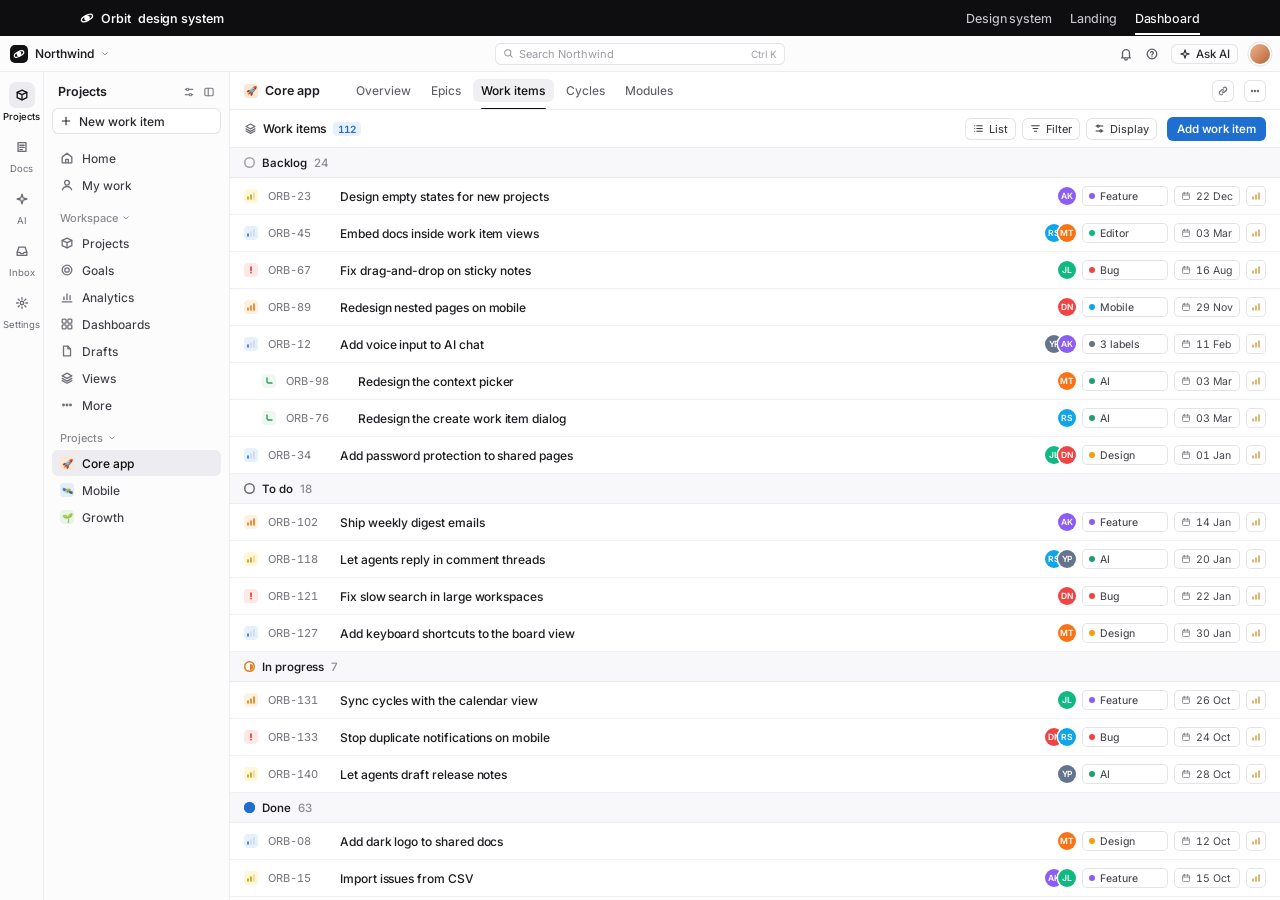
==== commit 8199efab: "Forms and a11y: fix Emil review findings, add form components and forms.js" ====
--- a/dashboard.html
+++ b/dashboard.html
@@ -11,17 +11,19 @@
 <link rel="stylesheet" href="components.css">
 <script src="icons.js"></script>
 <script src="grain.js" defer></script>
+<script src="forms.js" defer></script>
 <style>
   body { --o-offset-top: 36px; overflow: hidden; }
-  [data-board][hidden], [data-list][hidden] { display: none; }
+  [data-board][hidden], [data-list][hidden], .o-row.is-miss { display: none; }
 </style>
 </head>
 <body>
 <div class="o-sitebar"><div class="o-wrap o-sitebar__inner"><a class="o-sitebar__name" href="index.html"><svg class="o-ic"><use href="#i-orbit"/></svg>Orbit <span>design system</span></a><a class="o-sitebar__link" href="index.html">Design system</a><a class="o-sitebar__link" href="landing.html">Landing</a><a class="o-sitebar__link is-active" href="dashboard.html" aria-current="page">Dashboard</a></div></div>
 <div class="o-app o-app--full" id="app">
+  <p class="o-sr" role="status" aria-live="polite" data-search-status></p>
   <div class="o-topbar">
-      <div class="o-ws"><button class="o-menu-btn" type="button" aria-label="Open navigation" data-nav-toggle><svg class="o-ic"><use href="#i-menu"/></svg></button><span class="o-ws__logo"><svg class="o-ic"><use href="#i-orbit"/></svg></span>Northwind <svg class="o-ic o-ws__chev"><use href="#i-chev"/></svg></div>
-      <label class="o-search"><svg class="o-ic"><use href="#i-search"/></svg><input type="search" placeholder="Search Northwind" aria-label="Search"><kbd class="o-kbd">⌘K</kbd></label>
+      <div class="o-ws"><button class="o-menu-btn" type="button" aria-label="Open navigation" aria-expanded="false" data-nav-toggle><svg class="o-ic"><use href="#i-menu"/></svg></button><span class="o-ws__logo"><svg class="o-ic"><use href="#i-orbit"/></svg></span>Northwind <svg class="o-ic o-ws__chev"><use href="#i-chev"/></svg></div>
+      <form class="o-search" role="search" action="#" data-o-search data-o-shortcut="k"><button class="o-search__btn" type="button" aria-label="Search Northwind" aria-expanded="false"><svg class="o-ic"><use href="#i-search"/></svg></button><svg class="o-ic"><use href="#i-search"/></svg><label class="o-sr" for="app-search">Search Northwind</label><input id="app-search" name="q" type="search" placeholder="Search Northwind" autocomplete="off" spellcheck="false" data-1p-ignore data-lpignore="true" aria-keyshortcuts="Meta+K Control+K"><kbd class="o-kbd" data-o-kbd="K" aria-hidden="true">⌘K</kbd></form>
       <div class="o-topbar__right"><svg class="o-ic"><use href="#i-bell"/></svg><svg class="o-ic"><use href="#i-help"/></svg><span class="o-ask"><svg class="o-ic"><use href="#i-spark"/></svg><span class="o-ask__label">Ask AI</span></span><span class="o-me" aria-label="Your account"></span></div>
     </div>
   <div class="o-app__body">
@@ -76,9 +78,9 @@
       <div class="o-toolbar">
           <div class="o-toolbar__title"><svg class="o-ic"><use href="#i-layers"/></svg>Work items <span class="o-badge" data-count>112</span></div>
           <div class="o-toolbar__right">
-            <button class="o-chip" type="button" data-chip="view"><svg class="o-ic"><use href="#i-list"/></svg><span class="o-chip__label">List</span></button>
-            <button class="o-chip" type="button" data-chip="filter"><svg class="o-ic"><use href="#i-filter"/></svg><span class="o-chip__label">Filter</span></button>
-            <button class="o-chip" type="button" data-chip="display"><svg class="o-ic"><use href="#i-sliders"/></svg><span class="o-chip__label">Display</span></button>
+            <button class="o-chip" type="button" aria-pressed="false" data-chip="view"><svg class="o-ic"><use href="#i-list"/></svg><span class="o-chip__label">List</span></button>
+            <button class="o-chip" type="button" aria-pressed="false" data-chip="filter"><svg class="o-ic"><use href="#i-filter"/></svg><span class="o-chip__label">Filter</span></button>
+            <button class="o-chip" type="button" aria-pressed="false" data-chip="display"><svg class="o-ic"><use href="#i-sliders"/></svg><span class="o-chip__label">Display</span></button>
             <button class="o-btn o-btn--app o-btn--accent" type="button" data-new><svg class="o-ic o-ic--sm o-btn__icon-sm"><use href="#i-plus"/></svg><span class="o-btn__label">Add work item</span></button>
           </div>
         </div>
@@ -113,7 +115,7 @@
   var $$ = function (s, r) { return Array.prototype.slice.call((r || app).querySelectorAll(s)); };
   function activate(list, el) { list.forEach(function (x) { x.classList.toggle('is-active', x === el); x.setAttribute('aria-selected', x === el); }); }
   function show(name) { $$('[data-view]').forEach(function (v) { v.hidden = v.dataset.view !== name; }); }
-  function closeNav() { app.classList.remove('is-nav-open'); }
+  function closeNav() { app.classList.remove('is-nav-open'); $('[data-nav-toggle]').setAttribute('aria-expanded', 'false'); }
 
   // tabs switch views
   var tabs = $$('[data-tab]');
@@ -144,12 +146,12 @@
   var list = $('[data-list]'), board = $('[data-board]');
   $('[data-chip="view"]').addEventListener('click', function () {
     var toBoard = board.hidden; board.hidden = !toBoard; list.hidden = toBoard;
-    this.classList.toggle('is-active', toBoard);
+    this.setAttribute('aria-pressed', toBoard);
     this.querySelector('use').setAttribute('href', toBoard ? '#i-board' : '#i-list');
     this.querySelector('.o-chip__label').textContent = toBoard ? 'Board' : 'List';
   });
   $('[data-chip="filter"]').addEventListener('click', function () {
-    var on = this.classList.toggle('is-active');
+    var on = this.getAttribute('aria-pressed') !== 'true'; this.setAttribute('aria-pressed', on);
     $$('[data-pri]').forEach(function (r) { r.classList.toggle('is-hidden', on && !/urgent|high/.test(r.dataset.pri)); });
     $$('.o-kcard.is-hidden').forEach(function (k) { k.style.display = 'none'; });
     $$('.o-kcard:not(.is-hidden)').forEach(function (k) { k.style.display = ''; });
@@ -157,7 +159,7 @@
     this.querySelector('.o-chip__label').textContent = on ? 'Urgent + high' : 'Filter';
   });
   $('[data-chip="display"]').addEventListener('click', function () {
-    this.classList.toggle('is-active', list.classList.toggle('is-compact'));
+    this.setAttribute('aria-pressed', list.classList.toggle('is-compact'));
   });
 
   // new work item: add a row to the top of Backlog
@@ -174,12 +176,25 @@
   }); });
 
   // mobile drawer
-  $('[data-nav-toggle]').addEventListener('click', function () { app.classList.toggle('is-nav-open'); });
+  $('[data-nav-toggle]').addEventListener('click', function () { this.setAttribute('aria-expanded', app.classList.toggle('is-nav-open')); });
   $('[data-nav-close]').addEventListener('click', closeNav);
   document.addEventListener('keydown', function (e) {
     if (e.key === 'Escape') closeNav();
-    if ((e.metaKey || e.ctrlKey) && e.key.toLowerCase() === 'k') { e.preventDefault(); $('.o-search input').focus(); }
-  });
+  });
+
+  // search (role=search form): filters work items by title or ID as you type; Enter keeps the result
+  // forms.js handles the collapsed button on narrow screens, Cmd/Ctrl+K, and Esc (clear, then blur)
+  var search = $('[data-o-search]'), q = search.querySelector('input'), said = $('[data-search-status]');
+  function runSearch() {
+    var term = q.value.trim().toLowerCase();
+    if (term) { activate(tabs, $('[data-tab="Work items"]')); show('Work items'); activate(rails, rails[0]); list.hidden = false; board.hidden = true; }
+    $$('.o-row[data-pri]', list).forEach(function (r) { r.classList.toggle('is-miss', !!term && r.textContent.toLowerCase().indexOf(term) < 0); });
+    var hits = list.querySelectorAll('.o-row[data-pri]:not(.is-miss)').length;
+    $('[data-count]').textContent = term ? String(hits) : '112';
+    said.textContent = term ? hits + (hits === 1 ? ' work item matches' : ' work items match') + ' “' + q.value.trim() + '”' : '';
+  }
+  q.addEventListener('input', runSearch);
+  search.addEventListener('submit', function (e) { e.preventDefault(); runSearch(); q.blur(); });
 })();
 </script>
 </body>
--- a/tokens.css
+++ b/tokens.css
@@ -188,4 +188,21 @@
   --o-z-border: 10;   /* surface inner border */
   --o-z-drawer: 40;
   --o-z-overlay: 50;
+  /* ---------- forms and access ---------- */
+  --o-focus-color: var(--o-accent);   /* keyboard focus outline */
+  --o-focus-width: 2px;
+  --o-focus-offset: 2px;
+  --o-hit: 44px;                      /* minimum hit area on touch */
+  --o-input-size: 15px;               /* 16px on coarse pointers (no iOS zoom) */
+  --o-app-input-size: var(--o-app-text);
+  --o-red-ring: 0 0 0 3px rgba(217,58,43,.2);
+  --o-disabled-opacity: .45;
+  --o-app-bar: 36px;                  /* app top bar height; 44px for o-app--full on touch */
+  --o-app-row: 38px;                  /* page header and toolbar rows */
 }
+
+/* touch devices: 16px inputs, taller app bars in the full-screen app */
+@media (pointer: coarse) {
+  :root { --o-input-size: 16px; --o-app-input-size: 16px; }
+}
+
--- a/components.css
+++ b/components.css
@@ -21,7 +21,8 @@
 button { font: inherit; color: inherit; border: 0; background: none; cursor: pointer; }
 input, select, textarea { font: inherit; color: inherit; }
 img, svg { display: block; max-width: 100%; }
-:focus-visible { outline: none; box-shadow: var(--o-shadow-focus); border-radius: var(--o-radius-md); }
+:focus-visible { outline: var(--o-focus-width) solid var(--o-focus-color); outline-offset: var(--o-focus-offset); }
+button, a, input, select, textarea, label, summary { touch-action: manipulation; }
 
 .o-wrap { width: min(var(--o-wrap), calc(100% - 2 * var(--o-gutter))); margin-inline: auto; }
 .o-ic { width: 14px; height: 14px; flex: none; stroke: currentColor; fill: none; stroke-width: 1.5; stroke-linecap: round; stroke-linejoin: round; }
@@ -36,7 +37,8 @@
 .o-sitebar__name { color: #fff; font-weight: var(--o-w-semibold); margin-right: auto; display: inline-flex; align-items: center; gap: 7px; white-space: nowrap; }
 .o-sitebar__name .o-ic { color: #fff; }
 .o-sitebar a.o-sitebar__link { white-space: nowrap; transition: color var(--o-dur-fast); }
-.o-sitebar a.o-sitebar__link:hover { color: #fff; }
+@media (hover: hover) and (pointer: fine) { .o-sitebar a.o-sitebar__link:hover { color: #fff; } }
+.o-sitebar :focus-visible { outline-color: #fff; }
 .o-sitebar a.o-sitebar__link.is-active { color: #fff; box-shadow: inset 0 -2px 0 #fff; padding-block: 9px; }
 @media (max-width: 520px) { .o-sitebar__name span { display: none; } .o-sitebar__inner { gap: var(--o-space-7); } }
 
@@ -46,7 +48,7 @@
 .o-brand { display: inline-flex; align-items: center; gap: 9px; font-weight: var(--o-w-brand); font-size: var(--o-brand-size); letter-spacing: var(--o-brand-track); color: var(--o-ink); }
 .o-brand__mark { width: 26px; height: 26px; color: var(--o-ink); stroke-width: 1.1; }
 .o-nav__links { display: flex; gap: 30px; font-size: var(--o-nav-size); font-weight: var(--o-w-book); color: #1b1b1f; letter-spacing: var(--o-nav-track); }
-.o-nav__links a:hover, .o-nav__link:hover { color: var(--o-text-muted); }
+@media (hover: hover) and (pointer: fine) { .o-nav__links a:hover, .o-nav__link:hover { color: var(--o-text-muted); } }
 .o-nav__actions { justify-self: end; display: flex; align-items: center; gap: var(--o-space-9); font-size: var(--o-nav-size); font-weight: var(--o-w-book); letter-spacing: var(--o-nav-track); }
 @media (max-width: 960px) { .o-nav__links { display: none; } .o-nav__inner { grid-template-columns: 1fr auto; } }
 @media (max-width: 560px) { .o-nav__link { display: none; } }
@@ -67,22 +69,28 @@
   display: inline-flex; align-items: center; justify-content: center; gap: var(--o-space-4);
   height: 44px; padding: 0 var(--o-space-8); border-radius: var(--o-radius-btn);
   font-size: var(--o-btn-size); font-weight: var(--o-w-medium); letter-spacing: var(--o-btn-track);
-  white-space: nowrap; transition: background var(--o-dur-fast), box-shadow var(--o-dur-fast), color var(--o-dur-fast);
+  white-space: nowrap; transition: background var(--o-dur-fast), box-shadow var(--o-dur-fast), color var(--o-dur-fast), opacity var(--o-dur-fast), transform var(--o-dur-fast) var(--o-ease-out);
 }
 .o-btn .o-ic { width: 15px; height: 15px; stroke-width: 1.6; transition: transform var(--o-dur-base) var(--o-ease-out); }
-.o-btn:hover .o-ic--nudge { transform: translateX(2px); }
+@media (hover: hover) and (pointer: fine) { .o-btn:hover .o-ic--nudge { transform: translateX(2px); } }
 .o-btn--primary { background: var(--o-ink); color: var(--o-text-on-ink); }
-.o-btn--primary:hover { background: #26262b; }
+@media (hover: hover) and (pointer: fine) { .o-btn--primary:hover { background: #26262b; } }
 .o-btn--secondary { background: var(--o-surface); color: #222; box-shadow: var(--o-ring-strong); font-weight: var(--o-w-book); }
-.o-btn--secondary:hover { background: var(--o-gray-25); }
+@media (hover: hover) and (pointer: fine) { .o-btn--secondary:hover { background: var(--o-gray-25); } }
 .o-btn--ghost { color: #222; font-weight: var(--o-w-book); }
-.o-btn--ghost:hover { background: var(--o-gray-100); }
+@media (hover: hover) and (pointer: fine) { .o-btn--ghost:hover { background: var(--o-gray-100); } }
 .o-btn--accent { background: var(--o-accent); color: #fff; }
-.o-btn--accent:hover { background: #1a62bb; }
+@media (hover: hover) and (pointer: fine) { .o-btn--accent:hover { background: #1a62bb; } }
 .o-btn--sm { height: 35px; padding: 0 14px; border-radius: var(--o-radius-lg); font-size: var(--o-nav-size); letter-spacing: var(--o-nav-track); }
 .o-btn--app { height: 24px; padding: 0 var(--o-space-5); border-radius: var(--o-radius-md); font-size: var(--o-app-sm); font-weight: var(--o-w-semibold); gap: 5px; letter-spacing: var(--o-app-track); }
 .o-btn--app.o-btn--secondary { box-shadow: var(--o-ring); font-weight: var(--o-w-medium); color: var(--o-gray-800); }
 .o-btn--block { width: 100%; }
+/* press, disabled, loading */
+.o-btn:active, .o-chip:active, .o-iconbtn:active, .o-segment button:active, .o-affix__btn:active, .o-side__new:active, .o-search__btn:active { transform: scale(.97); }
+.o-btn:disabled, .o-btn[aria-disabled="true"] { opacity: var(--o-disabled-opacity); cursor: not-allowed; transform: none; }
+.o-btn.is-loading { opacity: 1; cursor: progress; }
+.o-btn.is-loading::after { content: ""; order: -1; width: 14px; height: 14px; flex: none; border-radius: 50%; border: 1.5px solid currentColor; border-right-color: transparent; animation: o-spin .7s linear infinite; }
+@keyframes o-spin { to { transform: rotate(1turn); } }
 .o-ctas { display: flex; flex-wrap: wrap; justify-content: center; gap: var(--o-space-6); }
 
 /* ================= badges, pills, tags ================= */
@@ -180,36 +188,41 @@
   position: relative; background: var(--o-surface); border-radius: var(--o-radius-window); overflow: hidden;
   box-shadow: var(--o-shadow-window);
   font-size: var(--o-app-text); color: var(--o-text-app); letter-spacing: var(--o-app-track);
-  display: grid; grid-template-rows: 36px minmax(0, 1fr);
+  display: grid; grid-template-rows: var(--o-app-bar) minmax(0, 1fr);
 }
 .o-app--float { position: absolute; z-index: var(--o-z-content); left: 50%; top: 34px; transform: translateX(-50%); width: 84%; height: 700px; }
 .o-app--full { height: calc(100vh - var(--o-offset-top, 0px)); height: calc(100dvh - var(--o-offset-top, 0px)); border-radius: 0; box-shadow: none; }
 .o-app--inset { height: 420px; }
 @media (max-width: 640px) { .o-app--float { width: 90%; top: 24px; height: 520px; } }
 
-.o-topbar { display: grid; grid-template-columns: 1fr auto 1fr; align-items: center; gap: var(--o-space-4); padding: 0 var(--o-space-5); border-bottom: 1px solid var(--o-line); background: var(--o-surface-sunken); min-width: 0; }
+.o-topbar { position: relative; display: grid; grid-template-columns: 1fr auto 1fr; align-items: center; gap: var(--o-space-4); padding: 0 var(--o-space-5); border-bottom: 1px solid var(--o-line); background: var(--o-surface-sunken); min-width: 0; }
 .o-topbar__right { justify-self: end; display: flex; align-items: center; gap: var(--o-space-6); color: var(--o-gray-600); }
 .o-ws { display: flex; align-items: center; gap: 7px; font-weight: var(--o-w-semibold); font-size: var(--o-app-text); white-space: nowrap; }
 .o-ws__logo { width: 18px; height: 18px; border-radius: var(--o-radius-sm); background: #121214; color: #fff; display: grid; place-items: center; flex: none; }
 .o-ws__logo svg { width: 12px; height: 12px; stroke-width: 1.5; }
 .o-ws__chev { width: 10px; height: 10px; color: var(--o-text-subtle); }
 .o-search { width: 290px; height: 22px; border-radius: var(--o-radius-md); background: var(--o-surface); box-shadow: var(--o-ring); display: flex; align-items: center; gap: var(--o-space-3); padding: 0 var(--o-space-4); color: var(--o-text-placeholder); font-size: var(--o-app-xs); white-space: nowrap; overflow: hidden; }
+.o-search { position: relative; }
 .o-search .o-ic { width: 11px; height: 11px; }
 .o-search .o-kbd { margin-left: auto; }
-.o-search input { border: 0; outline: 0; background: transparent; min-width: 0; flex: 1; font-size: inherit; color: var(--o-text-app); }
-.o-search input::placeholder { color: var(--o-text-placeholder); }
+.o-search > .o-ic, .o-search > .o-kbd { pointer-events: none; }
+.o-search > input { position: absolute; inset: 0; width: 100%; height: 100%; padding: 0 40px 0 24px; border: 0; background: transparent; font-size: inherit; color: var(--o-text-app); border-radius: inherit; }
+.o-search > input:focus-visible { outline: none; }
+.o-search > input::placeholder { color: var(--o-text-placeholder); }
+.o-search > input::-webkit-search-cancel-button { -webkit-appearance: none; }
 .o-search:focus-within { box-shadow: var(--o-ring), var(--o-shadow-focus); }
+.o-search__btn { display: none; }
 .o-ask { display: flex; align-items: center; gap: 5px; font-size: var(--o-app-sm); font-weight: var(--o-w-medium); color: #2a2a30; padding: 3px var(--o-space-4); border-radius: var(--o-radius-md); box-shadow: var(--o-ring); white-space: nowrap; }
 .o-ask .o-ic { width: 12px; height: 12px; }
 .o-me { width: 20px; height: 20px; border-radius: 50%; background: var(--o-avatar-me); box-shadow: 0 0 0 1.5px #fff, 0 0 0 2.5px #e3e3e7; flex: none; }
 .o-menu-btn { display: none; width: 22px; height: 22px; border-radius: var(--o-radius-md); place-items: center; color: var(--o-gray-600); }
-.o-menu-btn:hover { background: var(--o-gray-100); }
+@media (hover: hover) and (pointer: fine) { .o-menu-btn:hover { background: var(--o-gray-100); } }
 
 .o-app__body { display: grid; grid-template-columns: 44px 186px minmax(0, 1fr); min-height: 0; }
 .o-rail { border-right: 1px solid var(--o-line); display: flex; flex-direction: column; align-items: center; gap: var(--o-space-6); padding-top: var(--o-space-5); background: var(--o-surface-sunken); }
 .o-rail__item { display: flex; flex-direction: column; align-items: center; gap: 3px; font-size: var(--o-app-rail); color: #6b6b74; }
 .o-rail__icon { width: 26px; height: 26px; border-radius: 7px; display: grid; place-items: center; transition: background var(--o-dur-fast); }
-.o-rail__item:hover .o-rail__icon { background: var(--o-gray-100); }
+@media (hover: hover) and (pointer: fine) { .o-rail__item:hover .o-rail__icon { background: var(--o-gray-100); } }
 .o-rail__item.is-active { color: #111; font-weight: var(--o-w-medium); }
 .o-rail__item.is-active .o-rail__icon { background: #ececf0; color: #111; }
 
@@ -217,29 +230,29 @@
 .o-side__head { display: flex; align-items: center; justify-content: space-between; padding: var(--o-space-1) var(--o-space-3) var(--o-space-4); font-weight: var(--o-w-bold); font-size: var(--o-app-title); }
 .o-side__head > span:last-child { display: flex; gap: var(--o-space-4); color: var(--o-gray-450); }
 .o-side__new { display: flex; align-items: center; gap: 7px; padding: 0 var(--o-space-4); height: 26px; border-radius: var(--o-radius-md); background: var(--o-surface); box-shadow: var(--o-ring); font-weight: var(--o-w-medium); margin-bottom: var(--o-space-5); color: var(--o-gray-800); flex: none; }
-.o-side__new:hover { background: var(--o-gray-25); }
+@media (hover: hover) and (pointer: fine) { .o-side__new:hover { background: var(--o-gray-25); } }
 .o-side__item { display: flex; align-items: center; gap: var(--o-space-4); padding: 0 var(--o-space-4); height: 26px; border-radius: var(--o-radius-md); color: var(--o-gray-700); font-weight: var(--o-w-book); flex: none; white-space: nowrap; transition: background var(--o-dur-fast); }
 .o-side__item .o-ic { color: var(--o-gray-500); }
-.o-side__item:hover { background: #f3f3f6; }
+@media (hover: hover) and (pointer: fine) { .o-side__item:hover { background: #f3f3f6; } }
 .o-side__item.is-active { background: var(--o-surface-active); color: #111; font-weight: var(--o-w-strong); }
 .o-side__item .o-badge { margin-left: auto; }
 .o-side__group { display: flex; align-items: center; gap: var(--o-space-2); padding: var(--o-space-6) var(--o-space-4) var(--o-space-2); font-size: var(--o-app-xs); color: var(--o-text-subtle); font-weight: var(--o-w-medium); flex: none; }
 .o-side__group .o-ic { width: 10px; height: 10px; }
 .o-emoji { width: 14px; height: 14px; border-radius: var(--o-radius-xs); display: grid; place-items: center; font-size: 9px; flex: none; background: var(--bg, var(--o-tile-peach)); }
 
-.o-main { display: grid; grid-template-rows: 38px 38px minmax(0, 1fr); min-width: 0; min-height: 0; }
+.o-main { display: grid; grid-template-rows: var(--o-app-row) var(--o-app-row) minmax(0, 1fr); min-width: 0; min-height: 0; }
 .o-ph { display: flex; align-items: center; gap: var(--o-space-7); padding: 0 var(--o-space-7); border-bottom: 1px solid var(--o-line); min-width: 0; }
 .o-ph__title { display: flex; align-items: center; gap: 7px; font-weight: var(--o-w-bold); font-size: var(--o-app-title); margin-right: var(--o-space-7); white-space: nowrap; }
 .o-ph__right { margin-left: auto; display: flex; gap: var(--o-space-5); color: var(--o-gray-500); }
 .o-tabs { display: flex; gap: var(--o-space-2); height: 100%; align-items: center; min-width: 0; overflow-x: auto; overflow-y: hidden; scrollbar-width: none; }
 .o-tabs::-webkit-scrollbar { display: none; }
 .o-tab { padding: var(--o-space-2) var(--o-space-4); border-radius: var(--o-radius-md); color: var(--o-gray-600); font-weight: var(--o-w-book); position: relative; white-space: nowrap; transition: background var(--o-dur-fast), color var(--o-dur-fast); }
-.o-tab:hover { color: #111; }
+@media (hover: hover) and (pointer: fine) { .o-tab:hover { color: #111; } }
 .o-tab.is-active { color: #111; background: var(--o-gray-100); font-weight: var(--o-w-strong); }
 .o-tab.is-active::after { content: ""; position: absolute; left: 8px; right: 8px; bottom: -8px; height: 2px; border-radius: 2px; background: #111; }
-.o-iconbtn { width: 22px; height: 22px; border-radius: var(--o-radius-md); box-shadow: var(--o-ring); display: grid; place-items: center; color: var(--o-gray-500); flex: none; }
+.o-iconbtn { transition: background var(--o-dur-fast), transform var(--o-dur-fast) var(--o-ease-out); width: 22px; height: 22px; border-radius: var(--o-radius-md); box-shadow: var(--o-ring); display: grid; place-items: center; color: var(--o-gray-500); flex: none; }
 .o-iconbtn .o-ic { width: 12px; height: 12px; }
-.o-iconbtn:hover { background: var(--o-gray-25); color: #111; }
+@media (hover: hover) and (pointer: fine) { .o-iconbtn:hover { background: var(--o-gray-25); color: #111; } }
 
 .o-toolbar { display: flex; align-items: center; gap: var(--o-space-4); padding: 0 var(--o-space-7); border-bottom: 1px solid var(--o-line); min-width: 0; }
 .o-toolbar__title { display: flex; align-items: center; gap: var(--o-space-3); font-weight: var(--o-w-semibold); white-space: nowrap; }
@@ -247,10 +260,10 @@
 .o-toolbar__right { margin-left: auto; display: flex; align-items: center; gap: var(--o-space-3); }
 .o-toolbar__right .o-btn--app { margin-left: var(--o-space-2); }
 .o-btn__icon-sm { display: none; }
-.o-chip { height: 22px; display: inline-flex; align-items: center; gap: 5px; padding: 0 var(--o-space-4); border-radius: var(--o-radius-md); box-shadow: var(--o-ring); color: var(--o-gray-700); font-size: var(--o-app-xs); font-weight: var(--o-w-book); white-space: nowrap; transition: background var(--o-dur-fast); }
+.o-chip { height: 22px; display: inline-flex; align-items: center; gap: 5px; padding: 0 var(--o-space-4); border-radius: var(--o-radius-md); box-shadow: var(--o-ring); color: var(--o-gray-700); font-size: var(--o-app-xs); font-weight: var(--o-w-book); white-space: nowrap; transition: background var(--o-dur-fast), transform var(--o-dur-fast) var(--o-ease-out); }
 .o-chip .o-ic { width: 11px; height: 11px; }
-.o-chip:hover { background: var(--o-gray-25); }
-.o-chip.is-active { background: var(--o-gray-100); color: #111; box-shadow: inset 0 0 0 1px #d4d4da; font-weight: var(--o-w-medium); }
+@media (hover: hover) and (pointer: fine) { .o-chip:hover { background: var(--o-gray-25); } }
+.o-chip.is-active, .o-chip[aria-pressed="true"] { background: var(--o-gray-100); color: #111; box-shadow: inset 0 0 0 1px #d4d4da; }
 
 /* work item list */
 .o-list { overflow: hidden; min-height: 0; }
@@ -264,7 +277,7 @@
 .o-status--done { background: var(--o-accent); box-shadow: inset 0 0 0 1.5px var(--o-accent); }
 .o-row { display: grid; grid-template-columns: 16px 64px minmax(0, 1fr) auto; align-items: center; gap: var(--o-space-4); height: 37px; padding: 0 var(--o-space-7); border-bottom: 1px solid var(--o-line-soft); transition: background var(--o-dur-fast); }
 .o-row--sub { padding-left: 32px; }
-.o-row:hover { background: var(--o-surface-hover); }
+@media (hover: hover) and (pointer: fine) { .o-row:hover { background: var(--o-surface-hover); } }
 .o-row.is-hidden { display: none; }
 .o-row__title { font-weight: var(--o-w-medium); white-space: nowrap; overflow: hidden; text-overflow: ellipsis; color: #1c1c21; }
 .o-id { color: var(--o-gray-450); font-size: var(--o-app-xs); font-variant-numeric: tabular-nums; font-weight: var(--o-w-book); }
@@ -295,37 +308,105 @@
 .o-card--app { padding: var(--o-space-7); font-size: var(--o-app-text); color: var(--o-text-app); }
 .o-card--sunken { background: var(--o-surface-sunken); box-shadow: inset 0 0 0 1px var(--o-line); }
 .o-card--hover { transition: box-shadow var(--o-dur-base) var(--o-ease-out), transform var(--o-dur-base) var(--o-ease-out); }
-.o-card--hover:hover { box-shadow: var(--o-shadow-pop); transform: translateY(-1px); }
+@media (hover: hover) and (pointer: fine) { .o-card--hover:hover { box-shadow: var(--o-shadow-pop); transform: translateY(-1px); } }
 .o-card__icon { width: 32px; height: 32px; border-radius: var(--o-radius-lg); display: grid; place-items: center; box-shadow: var(--o-ring); background: var(--o-surface-sunken); color: var(--o-ink); margin-bottom: var(--o-space-8); }
 .o-card__icon .o-ic { width: 16px; height: 16px; }
 .o-card__title { font-size: 15.5px; font-weight: var(--o-w-medium); letter-spacing: -0.015em; color: var(--o-text-strong); }
 .o-card__text { margin-top: var(--o-space-3); font-size: 14px; line-height: 1.55; color: var(--o-text-muted); letter-spacing: -0.005em; }
 .o-card__label { font-size: var(--o-app-xs); color: var(--o-text-subtle); font-weight: var(--o-w-medium); }
 
-/* ================= inputs ================= */
-.o-field { display: grid; gap: var(--o-space-3); }
-.o-label { font-size: var(--o-small-size); font-weight: var(--o-w-medium); color: var(--o-gray-800); }
-.o-hint { font-size: 12px; color: var(--o-text-subtle); }
-.o-input { height: 44px; width: 100%; padding: 0 var(--o-space-7); border: 0; border-radius: var(--o-radius-btn); background: var(--o-surface); box-shadow: var(--o-ring-strong); font-size: 15px; letter-spacing: -0.01em; color: var(--o-text); outline: none; transition: box-shadow var(--o-dur-fast); }
-.o-input::placeholder { color: var(--o-text-placeholder); }
-.o-input:focus { box-shadow: inset 0 0 0 1px var(--o-accent), var(--o-shadow-focus); }
-.o-input--app { height: 26px; padding: 0 var(--o-space-4); border-radius: var(--o-radius-md); box-shadow: var(--o-ring); font-size: var(--o-app-text); }
-.o-inline-form { display: flex; gap: var(--o-space-4); max-width: 440px; margin-inline: auto; }
-.o-inline-form .o-input { flex: 1; }
-@media (max-width: 480px) { .o-inline-form { flex-direction: column; } }
-.o-check { display: inline-flex; align-items: center; gap: var(--o-space-4); font-size: 14px; color: var(--o-gray-700); cursor: pointer; }
-.o-check input { width: 16px; height: 16px; accent-color: var(--o-ink); }
+/* ================= forms =================
+   Field = label + control + hint + error. Hint and error are linked with aria-describedby.
+   Validation state is aria-invalid="true" (set by forms.js), never color alone: o-error carries an icon and text. */
+.o-form { display: grid; gap: var(--o-space-8); }
+.o-field { display: grid; gap: var(--o-space-3); min-width: 0; align-content: start; }
+.o-field-row { display: grid; grid-template-columns: repeat(auto-fit, minmax(200px, 1fr)); gap: var(--o-space-8) var(--o-space-7); }
+.o-label { display: flex; align-items: baseline; gap: var(--o-space-2); font-size: var(--o-small-size); font-weight: var(--o-w-medium); color: var(--o-gray-800); }
+.o-label__req { color: var(--o-red); }
+.o-label__opt { margin-left: auto; font-size: 12px; font-weight: var(--o-w-regular); color: var(--o-text-subtle); }
+.o-hint { font-size: 12px; line-height: 1.45; color: var(--o-text-subtle); }
+.o-error { display: flex; align-items: flex-start; gap: var(--o-space-3); font-size: 12.5px; line-height: 1.45; font-weight: var(--o-w-book); color: var(--o-red); text-align: left; }
+.o-error .o-ic { width: 13px; height: 13px; margin-top: 2px; flex: none; }
+.o-error:empty, .o-error[hidden] { display: none; }
+
+/* text controls */
+.o-input, .o-select, .o-textarea { display: block; width: 100%; border: 0; border-radius: var(--o-radius-btn); background-color: var(--o-surface); box-shadow: var(--o-ring-strong); font-size: var(--o-input-size); letter-spacing: -0.01em; color: var(--o-text); transition: box-shadow var(--o-dur-fast), background-color var(--o-dur-fast); }
+.o-input, .o-select { height: 44px; padding: 0 var(--o-space-7); }
+.o-textarea { min-height: 96px; max-height: 320px; padding: 11px var(--o-space-7); line-height: 1.5; resize: vertical; field-sizing: content; }
+.o-input::placeholder, .o-textarea::placeholder { color: var(--o-text-placeholder); }
+.o-input:focus-visible, .o-select:focus-visible, .o-textarea:focus-visible { outline: none; }
+.o-input:focus, .o-select:focus, .o-textarea:focus { box-shadow: inset 0 0 0 1px var(--o-accent), var(--o-shadow-focus); }
+.o-input--app { height: 26px; padding: 0 var(--o-space-4); border-radius: var(--o-radius-md); box-shadow: var(--o-ring); font-size: var(--o-app-input-size); }
+.o-select { appearance: none; -webkit-appearance: none; padding-right: 38px; cursor: pointer; background-image: url("data:image/svg+xml,%3Csvg xmlns='http://www.w3.org/2000/svg' viewBox='0 0 16 16' fill='none' stroke='%236f6f78' stroke-width='1.6' stroke-linecap='round' stroke-linejoin='round'%3E%3Cpath d='m4 6 4 4 4-4'/%3E%3C/svg%3E"); background-repeat: no-repeat; background-position: right 14px center; background-size: 14px; }
+
+/* states */
+.o-input[aria-invalid="true"], .o-select[aria-invalid="true"], .o-textarea[aria-invalid="true"] { box-shadow: inset 0 0 0 1px var(--o-red); }
+.o-input[aria-invalid="true"]:focus, .o-select[aria-invalid="true"]:focus, .o-textarea[aria-invalid="true"]:focus { box-shadow: inset 0 0 0 1px var(--o-red), var(--o-red-ring); }
+.o-input:disabled, .o-select:disabled, .o-textarea:disabled { background-color: var(--o-gray-50); box-shadow: var(--o-ring); color: var(--o-text-subtle); -webkit-text-fill-color: var(--o-text-subtle); cursor: not-allowed; opacity: 1; }
+.o-input:disabled::placeholder, .o-textarea:disabled::placeholder { color: var(--o-gray-250); }
+.o-input[readonly], .o-textarea[readonly] { background-color: var(--o-surface-sunken); box-shadow: var(--o-ring); color: var(--o-text-muted); }
+.o-input[readonly]:focus, .o-textarea[readonly]:focus { box-shadow: inset 0 0 0 1px var(--o-accent), var(--o-shadow-focus); }
+.o-field:has(:disabled) .o-label { color: var(--o-text-subtle); }
+
+@media (hover: hover) and (pointer: fine) { .o-affix__btn:hover { background: var(--o-gray-100); color: var(--o-ink); } }
+/* prefix, suffix, and buttons inside a field (clear, show password) */
+.o-affix { position: relative; display: block; min-width: 0; }
+.o-affix > .o-input { padding-left: var(--pre, var(--o-space-7)); padding-right: var(--suf, var(--o-space-7)); }
+.o-affix--pre { --pre: 38px; }
+.o-affix--btn { --suf: 46px; }
+.o-affix__pre, .o-affix__suf { position: absolute; top: 0; bottom: 0; display: flex; align-items: center; font-size: 14px; color: var(--o-text-subtle); pointer-events: none; }
+.o-affix__pre { left: var(--o-space-7); }
+.o-affix__pre .o-ic { width: 15px; height: 15px; }
+.o-affix__suf { right: var(--o-space-7); }
+.o-affix--btn .o-affix__suf { right: 46px; }
+.o-affix__btn { position: absolute; top: 8px; right: 8px; width: 28px; height: 28px; display: grid; place-items: center; border-radius: var(--o-radius-md); color: var(--o-gray-500); transition: background var(--o-dur-fast), color var(--o-dur-fast), transform var(--o-dur-fast) var(--o-ease-out); }
+.o-affix__btn .o-ic { width: 15px; height: 15px; }
+.o-affix:has(> .o-input:placeholder-shown) > [data-o-clear], .o-affix:has(> .o-input:disabled) > .o-affix__btn { visibility: hidden; }
+.o-affix__btn [data-on] { display: none; }
+.o-affix__btn[aria-pressed="true"] [data-on] { display: block; }
+.o-affix__btn[aria-pressed="true"] [data-off] { display: none; }
+
+/* choices */
+.o-fieldset { display: grid; gap: var(--o-space-4); min-width: 0; margin: 0; padding: 0; border: 0; }
+.o-fieldset--card { padding: var(--o-space-8); border-radius: var(--o-radius-window); box-shadow: inset 0 0 0 1px var(--o-line); }
+.o-legend { float: left; width: 100%; margin-bottom: var(--o-space-2); padding: 0; font-size: var(--o-small-size); font-weight: var(--o-w-medium); color: var(--o-gray-800); }
+.o-legend + * { clear: both; }
+.o-choices { display: grid; gap: var(--o-space-1); }
+.o-choices--row { display: flex; flex-wrap: wrap; gap: var(--o-space-1) var(--o-space-9); }
+.o-check, .o-radio { display: inline-flex; align-items: center; gap: var(--o-space-4); min-height: 28px; font-size: 14px; color: var(--o-gray-700); cursor: pointer; }
+.o-check input, .o-radio input { width: 16px; height: 16px; margin: 0; flex: none; accent-color: var(--o-ink); cursor: inherit; }
+.o-check:has(input:disabled), .o-radio:has(input:disabled) { opacity: var(--o-disabled-opacity); cursor: not-allowed; }
+.o-check:has(input[aria-invalid="true"]) { color: var(--o-red); }
+
+/* switch and segment */
 .o-switch { position: relative; width: 30px; height: 18px; border-radius: var(--o-radius-pill); background: var(--o-gray-250); transition: background var(--o-dur-base) var(--o-ease-out); flex: none; }
 .o-switch::after { content: ""; position: absolute; top: 2px; left: 2px; width: 14px; height: 14px; border-radius: 50%; background: #fff; box-shadow: 0 1px 2px rgba(0,0,0,.2); transition: transform var(--o-dur-base) var(--o-ease-out); }
 .o-switch[aria-checked="true"] { background: var(--o-ink); }
 .o-switch[aria-checked="true"]::after { transform: translateX(12px); }
+.o-switch:disabled { opacity: var(--o-disabled-opacity); cursor: not-allowed; }
+.o-switch-row { display: inline-flex; align-items: center; gap: var(--o-space-4); font-size: 14px; color: var(--o-gray-700); }
 .o-segment { display: inline-flex; padding: 3px; gap: 2px; border-radius: var(--o-radius-btn); background: var(--o-gray-100); box-shadow: inset 0 0 0 1px var(--o-line); }
-.o-segment button { height: 32px; padding: 0 var(--o-space-7); border-radius: 7px; font-size: 14px; font-weight: var(--o-w-book); color: var(--o-gray-600); }
-.o-segment button.is-active { background: #fff; color: var(--o-ink); font-weight: var(--o-w-medium); box-shadow: var(--o-shadow-card); }
+.o-segment button { height: 32px; padding: 0 var(--o-space-7); border-radius: 7px; font-size: 14px; font-weight: var(--o-w-medium); color: var(--o-gray-600); transition: background var(--o-dur-fast), color var(--o-dur-fast), box-shadow var(--o-dur-fast), transform var(--o-dur-fast) var(--o-ease-out); }
+.o-segment button[aria-pressed="true"], .o-segment button.is-active { background: #fff; color: var(--o-ink); box-shadow: var(--o-shadow-card); }
+.o-segment button:disabled { opacity: var(--o-disabled-opacity); cursor: not-allowed; }
+
+/* inline form (email + button) and form status */
+.o-inline-form { display: flex; align-items: flex-start; gap: var(--o-space-4); max-width: 440px; margin-inline: auto; }
+.o-inline-form > .o-input, .o-inline-form > .o-field, .o-inline-form > .o-affix { flex: 1 1 auto; min-width: 0; }
+.o-inline-form > .o-btn { flex: none; }
+@media (max-width: 480px) {
+  .o-inline-form { flex-direction: column; align-items: stretch; }
+  .o-inline-form > * { flex: none; }
+}
+.o-form-status { display: flex; align-items: center; gap: var(--o-space-3); min-height: 20px; font-size: 13px; line-height: 1.45; color: var(--o-text-muted); }
+.o-form-status .o-ic { width: 14px; height: 14px; flex: none; }
+.o-form-status.is-success { color: var(--o-green); }
+.o-form-status.is-error { color: var(--o-red); }
+.o-form-actions { display: flex; flex-wrap: wrap; align-items: center; gap: var(--o-space-4); }
 
 /* ================= dashboard parts ================= */
-.o-main--views { grid-template-rows: 38px minmax(0, 1fr); }
-.o-view { display: grid; grid-template-rows: 38px minmax(0, 1fr); min-height: 0; min-width: 0; }
+.o-main--views { grid-template-rows: var(--o-app-row) minmax(0, 1fr); }
+.o-view { display: grid; grid-template-rows: var(--o-app-row) minmax(0, 1fr); min-height: 0; min-width: 0; }
 .o-view--bare { grid-template-rows: minmax(0, 1fr); }
 .o-view[hidden] { display: none; }
 .o-view__body { overflow-y: auto; min-height: 0; }
@@ -351,7 +432,7 @@
 .o-col { background: var(--o-surface-subtle); border-radius: var(--o-radius-lg); box-shadow: inset 0 0 0 1px var(--o-line); padding: var(--o-space-3); display: grid; gap: var(--o-space-3); }
 .o-col__head { display: flex; align-items: center; gap: 7px; height: 26px; padding: 0 var(--o-space-3); font-weight: var(--o-w-semibold); font-size: var(--o-app-sm); }
 .o-kcard { background: var(--o-surface); border-radius: var(--o-radius-md); box-shadow: var(--o-shadow-card); padding: var(--o-space-5); display: grid; gap: var(--o-space-4); transition: box-shadow var(--o-dur-fast); }
-.o-kcard:hover { box-shadow: var(--o-shadow-pop); }
+@media (hover: hover) and (pointer: fine) { .o-kcard:hover { box-shadow: var(--o-shadow-pop); } }
 .o-kcard__top { display: flex; align-items: center; gap: var(--o-space-3); }
 .o-kcard__title { font-weight: var(--o-w-medium); color: #1c1c21; line-height: 1.4; }
 .o-kcard__foot { display: flex; align-items: center; gap: var(--o-space-3); flex-wrap: wrap; }
@@ -371,12 +452,16 @@
 @container o-app (max-width: 760px) {
   .o-app__body { grid-template-columns: minmax(0, 1fr); }
   .o-rail { display: none; }
-  .o-side { position: absolute; z-index: var(--o-z-drawer); top: 36px; bottom: 0; left: 0; width: 232px; transform: translateX(-102%); transition: transform var(--o-dur-base) var(--o-ease-out); box-shadow: var(--o-shadow-pop); }
+  .o-side { position: absolute; z-index: var(--o-z-drawer); top: var(--o-app-bar); bottom: 0; left: 0; width: 232px; transform: translateX(-102%); transition: transform var(--o-dur-base) var(--o-ease-out); box-shadow: var(--o-shadow-pop); }
   .o-app.is-nav-open .o-side { transform: none; }
-  .o-app.is-nav-open .o-scrim { display: block; position: absolute; inset: 36px 0 0 0; z-index: calc(var(--o-z-drawer) - 1); background: rgba(14,14,16,.18); }
+  .o-app.is-nav-open .o-scrim { display: block; position: absolute; inset: var(--o-app-bar) 0 0 0; z-index: calc(var(--o-z-drawer) - 1); background: rgba(14,14,16,.18); }
   .o-menu-btn { display: grid; }
-  .o-search { width: 22px; padding: 0; justify-content: center; }
-  .o-search > :not(.o-ic) { display: none; }
+  .o-search { width: 22px; padding: 0; justify-content: center; overflow: visible; }
+  .o-search > :where(:not(.o-ic):not(.o-search__btn)), .o-search__btn ~ .o-ic { display: none; }
+  .o-search__btn { display: grid; place-items: center; width: 100%; height: 100%; border-radius: inherit; color: inherit; transition: transform var(--o-dur-fast) var(--o-ease-out); }
+  .o-search.is-open { position: absolute; z-index: var(--o-z-overlay); left: var(--o-space-5); right: var(--o-space-5); top: calc(50% - 15px); width: auto; height: 30px; padding: 0 var(--o-space-4); justify-content: flex-start; overflow: hidden; }
+  .o-search.is-open > .o-search__btn { display: none; }
+  .o-search.is-open > input, .o-search.is-open > .o-ic { display: block; }
   .o-ask__label { display: none; }
   .o-ph__right, .o-topbar__right > .o-ic { display: none; }
   .o-ph__title { margin-right: 0; }
@@ -417,13 +502,37 @@
 .o-cta { text-align: center; background: var(--o-surface-subtle); border-radius: var(--o-radius-panel); box-shadow: inset 0 0 0 1px var(--o-line); padding: var(--o-space-13) var(--o-space-9); }
 .o-cta .o-lede { margin: var(--o-space-7) auto 0; max-width: 480px; }
 .o-cta .o-ctas, .o-cta .o-inline-form { margin-top: var(--o-space-10); }
+.o-cta .o-form-status { justify-content: center; margin-top: var(--o-space-6); }
 .o-footer { border-top: 1px solid var(--o-line); padding: var(--o-space-11) 0; font-size: var(--o-small-size); color: var(--o-text-muted); }
 .o-footer__inner { display: grid; grid-template-columns: 1.4fr repeat(3, 1fr); gap: var(--o-space-10); }
 .o-footer h4 { font-size: var(--o-small-size); font-weight: var(--o-w-medium); color: var(--o-text-strong); margin-bottom: var(--o-space-6); }
 .o-footer ul { list-style: none; display: grid; gap: var(--o-space-4); }
-.o-footer a:hover { color: var(--o-ink); }
+@media (hover: hover) and (pointer: fine) { .o-footer a:hover { color: var(--o-ink); } }
 .o-footer__base { margin-top: var(--o-space-11); padding-top: var(--o-space-9); border-top: 1px solid var(--o-line); display: flex; flex-wrap: wrap; justify-content: space-between; gap: var(--o-space-6); }
 @media (max-width: 760px) { .o-footer__inner { grid-template-columns: 1fr 1fr; } .o-footer__inner > :first-child { grid-column: 1 / -1; } }
+
+/* ================= touch (coarse pointer) =================
+   44px hit areas without changing the look: a centered ::before at least 44x44.
+   The full-screen app also gets 44px bars, rows, and nav items. */
+@media (pointer: coarse) {
+  .o-app--full { --o-app-bar: var(--o-hit); --o-app-row: var(--o-hit); }
+  .o-app--full .o-side__item, .o-app--full .o-side__new { height: var(--o-hit); }
+  .o-app--full .o-toolbar__right, .o-app--full .o-ph__right { gap: var(--o-space-8); } /* ~27px icon chips + 18px gap: neighbouring 44px hit boxes don't overlap */
+  .o-chip, .o-iconbtn, .o-menu-btn, .o-search__btn, .o-tab, .o-switch, .o-btn--sm, .o-btn--app, .o-rail__item,
+  .o-segment button, .o-affix__btn, .o-sitebar__link, .o-sitebar__name { position: relative; }
+  .o-chip::before, .o-iconbtn::before, .o-menu-btn::before, .o-search__btn::before, .o-tab::before, .o-switch::before, .o-btn--sm::before, .o-btn--app::before, .o-rail__item::before,
+  .o-segment button::before, .o-affix__btn::before, .o-sitebar__link::before, .o-sitebar__name::before {
+    content: ""; position: absolute; left: 50%; top: 50%; width: max(100%, var(--o-hit)); height: max(100%, var(--o-hit)); transform: translate(-50%, -50%);
+  }
+  .o-check, .o-radio { min-height: var(--o-hit); }
+  .o-input--app { height: var(--o-hit); }
+  .o-search > input { font-size: 16px; }
+  .o-footer ul { gap: 0; }
+  .o-footer a { display: inline-flex; align-items: center; min-height: var(--o-hit); min-width: var(--o-hit); }
+  .o-sitebar__inner { height: var(--o-hit); }
+  .o-brand { min-height: var(--o-hit); }
+  .o-search.is-open { top: calc(50% - var(--o-hit) / 2); height: var(--o-hit); } /* open search fills the 44px bar */
+}
 
 /* ================= reduced motion ================= */
 @media (prefers-reduced-motion: reduce) {
